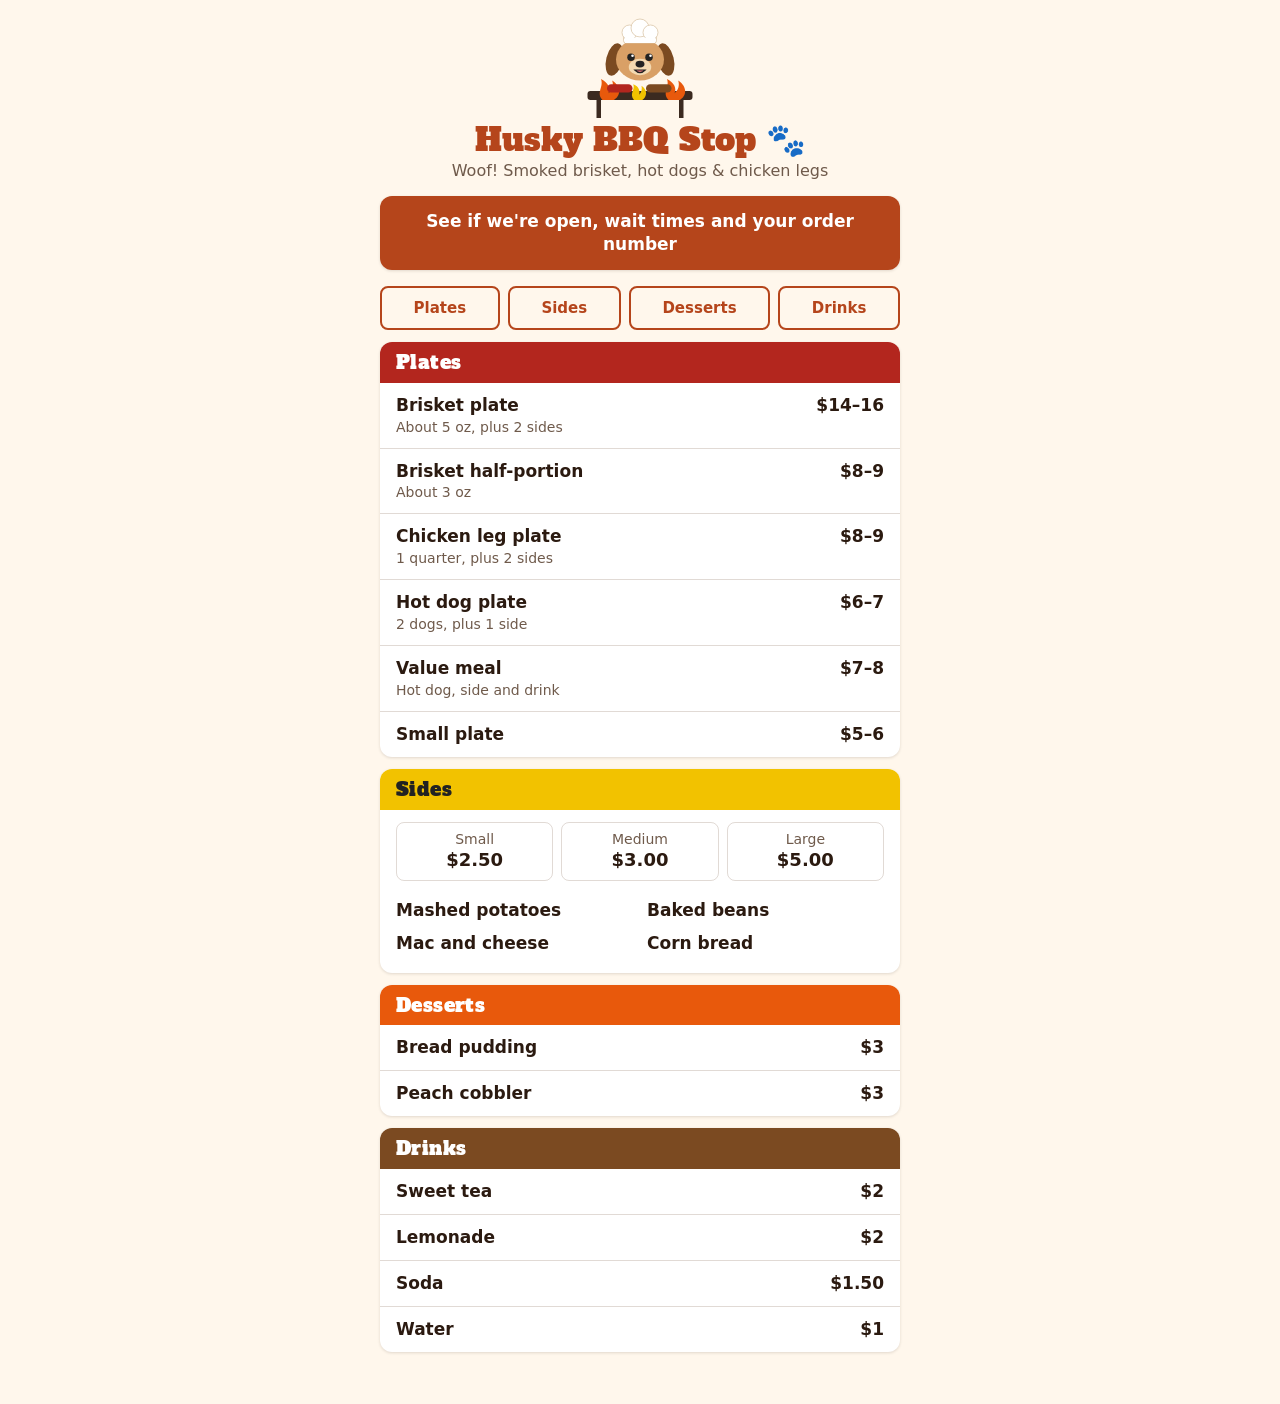
==== index.html @ 5e3b471e "Add initial HTML structure for Husky BBQ Stop This file contains the HTML structure for the Husky BB" ====
<!doctype html>
<html lang="en"><head><meta charset="utf-8">
<meta name="viewport" content="width=device-width, initial-scale=1, viewport-fit=cover">
<title>Husky BBQ Stop</title>
<meta name="description" content="Husky BBQ Stop menu and prices: smoked brisket, hot dogs and chicken legs.">
<link rel="stylesheet" href="https://fonts.googleapis.com/css2?family=Alfa+Slab+One&amp;display=swap">
<style>
/* Layout: one phone-width column that reads like a roadside menu board; status first, then the board, then order tracking. */
:root{--bg:#fff7ec;--fg:#2b1a10;--card:#fff;--ac:#b5451b;--mut:#6f5a4b;--ok:#1f8a3b;--line:rgba(90,52,23,.18);--display:"Alfa Slab One",Rockwell,"Roboto Slab",Georgia,serif;--body:system-ui,-apple-system,"Segoe UI",Roboto,sans-serif;box-sizing:border-box;padding-top:env(safe-area-inset-top,0px);padding-bottom:env(safe-area-inset-bottom,0px)}
@media(prefers-color-scheme:dark){:root:not([data-theme="light"]){--bg:#1e130c;--fg:#fbeedd;--card:#2e1f15;--ac:#ff8a4c;--mut:#c2a893;--ok:#4ade80;--line:rgba(251,238,221,.16);color-scheme:dark}}
:root[data-theme="dark"]{--bg:#1e130c;--fg:#fbeedd;--card:#2e1f15;--ac:#ff8a4c;--mut:#c2a893;--ok:#4ade80;--line:rgba(251,238,221,.16);color-scheme:dark}
html{scroll-padding-top:calc(env(safe-area-inset-top,0px) + 12px)}
@media(prefers-reduced-motion:no-preference){html{scroll-behavior:smooth}}
[hidden]{display:none!important}
body{margin:0 auto;background:var(--bg);color:var(--fg);font-family:var(--body);line-height:1.35;padding-block:16px 40px;padding-left:max(16px,env(safe-area-inset-left,0px));padding-right:max(16px,env(safe-area-inset-right,0px));max-width:520px}
.brand svg{width:150px;height:auto}
h1{margin:2px 0;font:400 32px/1.1 var(--display);color:var(--ac);text-wrap:balance}
h2{margin:0;font:400 19px/1.2 var(--display);letter-spacing:.02em}
.sub{color:var(--mut);margin:0 0 14px}
.tag{text-align:center;margin:0 0 14px}
.card{background:var(--card);border-radius:12px;padding:14px 16px;margin:12px 0;box-shadow:0 1px 3px rgba(43,26,16,.14)}
.big{font-size:34px;font-weight:800;line-height:1.1;font-variant-numeric:tabular-nums}
.mid{font-size:26px}
.lbl{font-size:12px;font-weight:600;text-transform:uppercase;letter-spacing:.07em;color:var(--mut);margin-bottom:3px}
.order{background:var(--ac);color:#fff;font-weight:700;text-align:center;font-size:17px}
:root[data-theme="dark"] .order{color:#1e130c}
@media(prefers-color-scheme:dark){:root:not([data-theme="light"]) .order{color:#1e130c}}
.duo{display:grid;grid-template-columns:1fr 1fr;gap:12px;margin:12px 0}.duo .card{margin:0;min-width:0}
.card.st-open{background:#f2c200;color:#222}.card.st-closed{background:#5a3417;color:#fff}
.st-open .big,.st-closed .big{font:400 25px/1.15 var(--display)}
.st-open .sub,.st-closed .sub{color:inherit;margin:6px 0 0}
#note:empty{display:none}
.info{white-space:pre-line}
.chips{display:flex;flex-wrap:wrap;gap:8px;margin:16px 0 4px}
.chip{flex:1 1 auto;text-align:center;padding:10px 12px;border:2px solid var(--ac);border-radius:8px;color:var(--ac);font-weight:700;font-size:15px;text-decoration:none}
.chip:focus-visible,button:focus-visible,input:focus-visible{outline:3px solid var(--fg);outline-offset:2px}
.cat{background:var(--card);border-radius:12px;overflow:hidden;margin:12px 0;box-shadow:0 1px 3px rgba(43,26,16,.14)}
.ch{background:var(--cc);color:var(--ct);padding:9px 16px}
.m{display:flex;justify-content:space-between;align-items:baseline;gap:14px;padding:11px 16px;border-top:1px solid var(--line)}
.ch+.m{border-top:0}
.m b{font-size:17px;font-weight:650}
.m small{display:block;color:var(--mut);font-size:14px;margin-top:1px}
.p{font-size:17px;font-weight:800;white-space:nowrap;font-variant-numeric:tabular-nums}
.sizes{display:grid;grid-template-columns:repeat(3,1fr);gap:8px;padding:12px 16px 4px;text-align:center}
.sizes div{border:1px solid var(--line);border-radius:8px;padding:7px 4px;font-size:14px;color:var(--mut)}
.sizes b{display:block;color:var(--fg);font-size:18px;font-variant-numeric:tabular-nums}
.sidelist{display:grid;grid-template-columns:1fr 1fr;gap:2px 14px;list-style:none;margin:0;padding:10px 16px 14px;font-size:17px;font-weight:650}
.sidelist li{padding:4px 0}
.c1{--cc:#b3261e;--ct:#fff}.c2{--cc:#f2c200;--ct:#222}.c3{--cc:#e8590c;--ct:#fff}.c4{--cc:#7b4a21;--ct:#fff}
@media(prefers-color-scheme:dark){:root:not([data-theme="light"]) .c1{--cc:#ff6b5e;--ct:#1a0a08}:root:not([data-theme="light"]) .c2{--cc:#ffd43b;--ct:#222}:root:not([data-theme="light"]) .c3{--cc:#ff9a4d;--ct:#1a0a08}:root:not([data-theme="light"]) .c4{--cc:#c8956a;--ct:#1a0a08}}
:root[data-theme="dark"] .c1{--cc:#ff6b5e;--ct:#1a0a08}:root[data-theme="dark"] .c2{--cc:#ffd43b;--ct:#222}:root[data-theme="dark"] .c3{--cc:#ff9a4d;--ct:#1a0a08}:root[data-theme="dark"] .c4{--cc:#c8956a;--ct:#1a0a08}
input{width:100%;box-sizing:border-box;font-size:18px;padding:10px;border-radius:8px;border:1px solid var(--mut);background:var(--bg);color:var(--fg);margin:4px 0 8px}
button{font-size:16px;padding:10px 16px;border:0;border-radius:8px;background:var(--ac);color:#fff;font-weight:700}
.grid{display:flex;flex-wrap:wrap}
button.i{background:var(--card);color:var(--fg);border:2px solid var(--cc,var(--ac));text-align:left;margin:3px;font-weight:600}
button.on{outline:3px solid var(--fg)}
button.x{background:transparent;color:var(--mut);padding:2px 8px}
.rw{display:flex;justify-content:space-between;gap:8px;padding:5px 0;border-bottom:1px solid var(--line)}
.bar{height:10px;background:#e8590c;border-radius:5px}
.tot{font-size:24px;font-weight:800}
.pi{width:90px!important;display:inline-block}
#qr{background:#fff;padding:28px;display:inline-block;line-height:0;border-radius:8px}
#qr img,#qr canvas{max-width:100%;height:auto}
.golive{display:block;text-decoration:none}
</style></head>
<body>
<div class="brand" style="text-align:center"><svg viewBox="0 0 200 140" width="200" role="img" aria-label="A puppy chef grilling sausages over flames" style="display:block;margin:0 auto">
<rect x="30" y="100" width="140" height="12" rx="4" fill="#3b2a20"></rect>
<rect x="42" y="112" width="6" height="24" fill="#3b2a20"></rect><rect x="152" y="112" width="6" height="24" fill="#3b2a20"></rect>
<path d="M50 112c-9-10 2-17-2-28 10 5 13 13 10 19 5-4 7-10 5-17 13 9 11 21 2 26z" fill="#e8590c"></path>
<path d="M92 112c-7-9 2-13-1-21 8 3 9 9 8 14 3-3 4-8 3-12 9 6 7 15 1 19z" fill="#f2c200"></path>
<path d="M138 112c-9-10 2-17-2-28 10 5 13 13 10 19 5-4 7-10 5-17 13 9 11 21 2 26z" fill="#e8590c"></path>
<rect x="56" y="91" width="34" height="11" rx="5.5" fill="#b3261e"></rect><rect x="108" y="91" width="34" height="11" rx="5.5" fill="#7b4a21"></rect>
<ellipse cx="66" cy="58" rx="11" ry="22" fill="#7b4a21" transform="rotate(14 66 58)"></ellipse><ellipse cx="134" cy="58" rx="11" ry="22" fill="#7b4a21" transform="rotate(-14 134 58)"></ellipse>
<ellipse cx="100" cy="58" rx="32" ry="28" fill="#d9a066"></ellipse>
<ellipse cx="100" cy="68" rx="15" ry="11" fill="#f3d9b1"></ellipse>
<circle cx="88" cy="55" r="5" fill="#222"></circle><circle cx="112" cy="55" r="5" fill="#222"></circle><circle cx="90" cy="53" r="1.7" fill="#fff"></circle><circle cx="114" cy="53" r="1.7" fill="#fff"></circle>
<ellipse cx="100" cy="64" rx="6" ry="4.5" fill="#222"></ellipse>
<path d="M93 72q7 7 14 0z" fill="#e8737a" stroke="#222" stroke-width="1.5"></path>
<rect x="78" y="26" width="44" height="10" rx="3" fill="#fff" stroke="#d8c3a5"></rect>
<circle cx="86" cy="22" r="10" fill="#fff" stroke="#d8c3a5"></circle><circle cx="100" cy="16" r="12" fill="#fff" stroke="#d8c3a5"></circle><circle cx="114" cy="22" r="10" fill="#fff" stroke="#d8c3a5"></circle>
<rect x="80" y="29" width="40" height="7" fill="#fff"></rect>
</svg><h1>Husky BBQ Stop 🐾</h1></div>
<p class="sub tag">Woof! Smoked brisket, hot dogs &amp; chicken legs</p>

<a class="card order golive" href="https://claude.ai/artifact/BXaqdQzdZmfjxdPt5b5Gmy">See if we're open, wait times and your order number</a>
<nav class="chips" aria-label="Jump to">
<a class="chip" href="#plates">Plates</a><a class="chip" href="#sides">Sides</a><a class="chip" href="#desserts">Desserts</a><a class="chip" href="#drinks">Drinks</a></nav>

<section id="plates" class="cat c1"><div class="ch"><h2>Plates</h2></div>
<div class="m"><div><b>Brisket plate</b><small>About 5 oz, plus 2 sides</small></div><span class="p">$14–16</span></div>
<div class="m"><div><b>Brisket half-portion</b><small>About 3 oz</small></div><span class="p">$8–9</span></div>
<div class="m"><div><b>Chicken leg plate</b><small>1 quarter, plus 2 sides</small></div><span class="p">$8–9</span></div>
<div class="m"><div><b>Hot dog plate</b><small>2 dogs, plus 1 side</small></div><span class="p">$6–7</span></div>
<div class="m"><div><b>Value meal</b><small>Hot dog, side and drink</small></div><span class="p">$7–8</span></div>
<div class="m"><div><b>Small plate</b></div><span class="p">$5–6</span></div>
</section>

<section id="sides" class="cat c2"><div class="ch"><h2>Sides</h2></div>
<div class="sizes"><div>Small<b>$2.50</b></div><div>Medium<b>$3.00</b></div><div>Large<b>$5.00</b></div></div>
<ul class="sidelist"><li>Mashed potatoes</li><li>Baked beans</li><li>Mac and cheese</li><li>Corn bread</li></ul>
</section>

<section id="desserts" class="cat c3"><div class="ch"><h2>Desserts</h2></div>
<div class="m"><div><b>Bread pudding</b></div><span class="p">$3</span></div>
<div class="m"><div><b>Peach cobbler</b></div><span class="p">$3</span></div>
</section>

<section id="drinks" class="cat c4"><div class="ch"><h2>Drinks</h2></div>
<div class="m"><div><b>Sweet tea</b></div><span class="p">$2</span></div>
<div class="m"><div><b>Lemonade</b></div><span class="p">$2</span></div>
<div class="m"><div><b>Soda</b></div><span class="p">$1.50</span></div>
<div class="m"><div><b>Water</b></div><span class="p">$1</span></div>
</section>

</body></html>
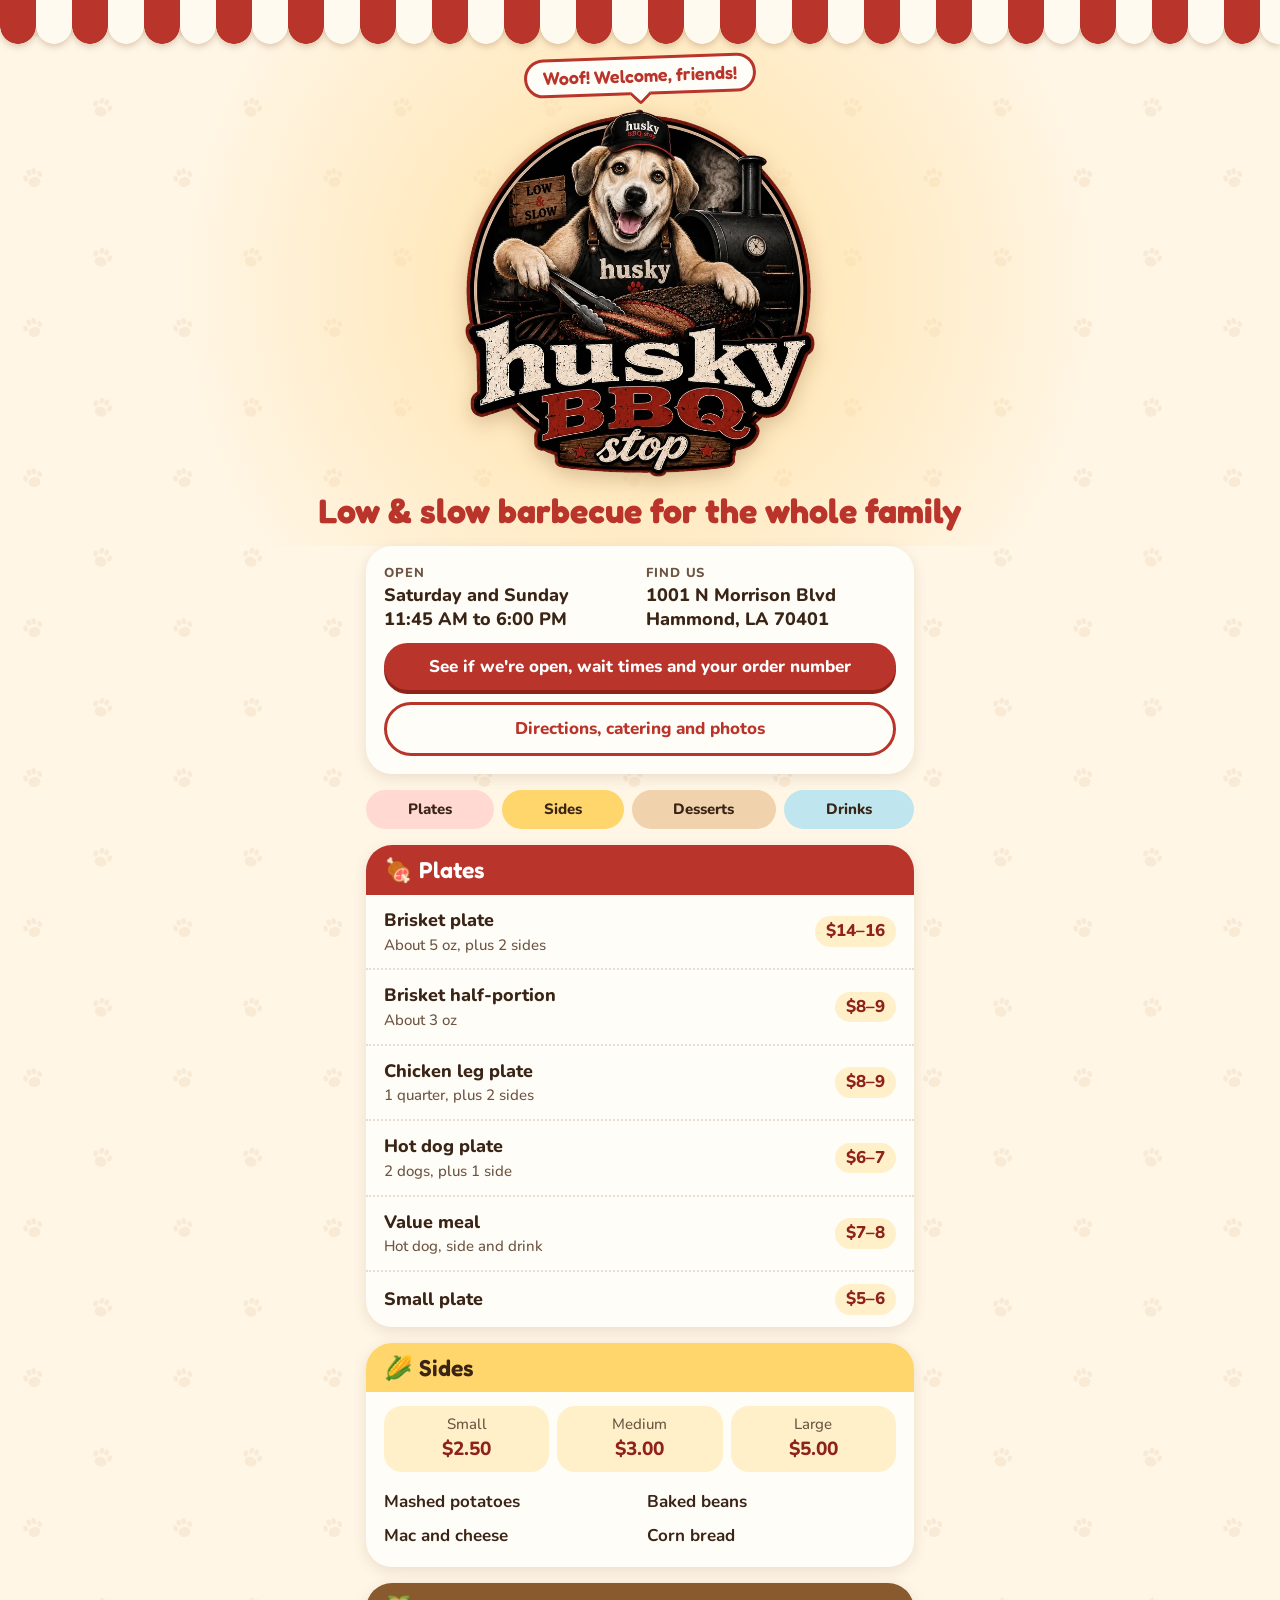
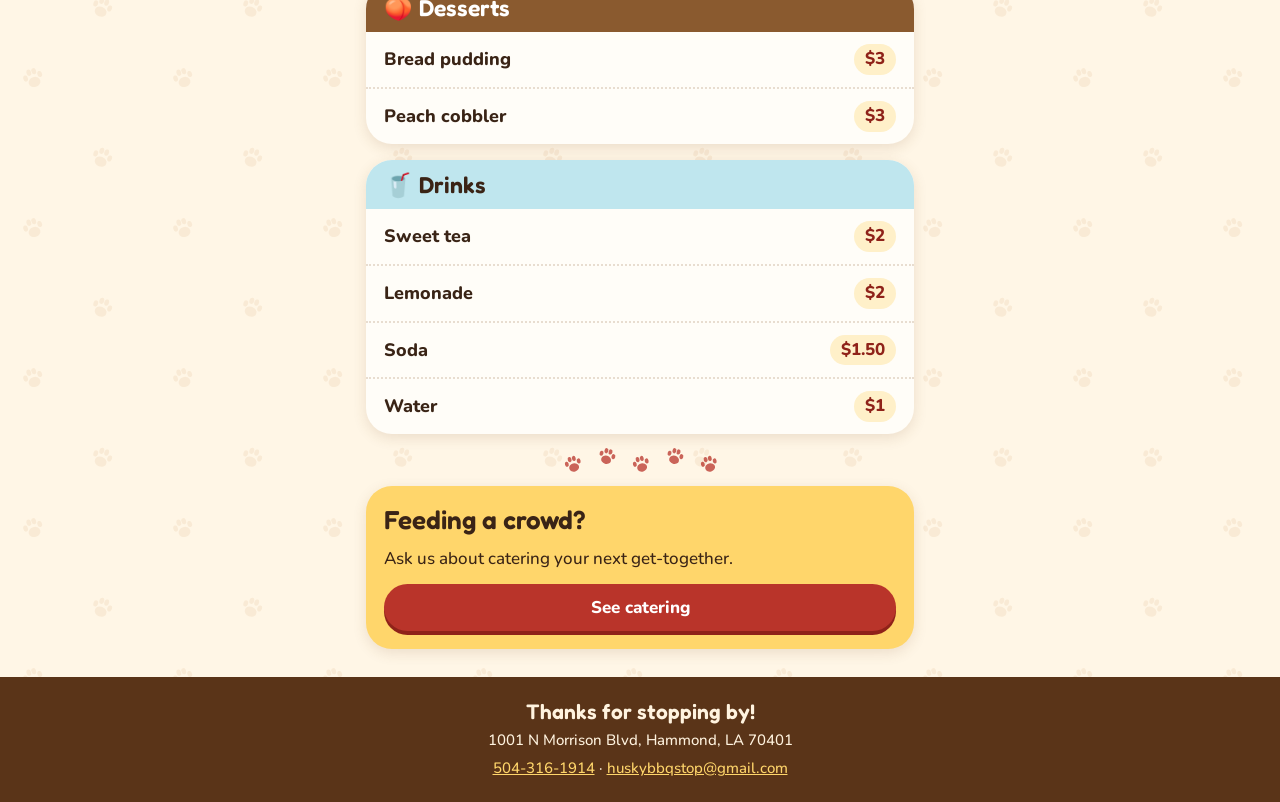
==== commit 7c1bc0ec: "New cuter look with the real logo, plus Find Us page" ====
--- a/index.html
+++ b/index.html
@@ -2,92 +2,42 @@
 <html lang="en"><head><meta charset="utf-8">
 <meta name="viewport" content="width=device-width, initial-scale=1, viewport-fit=cover">
 <title>Husky BBQ Stop</title>
-<meta name="description" content="Husky BBQ Stop menu and prices: smoked brisket, hot dogs and chicken legs.">
-<link rel="stylesheet" href="https://fonts.googleapis.com/css2?family=Alfa+Slab+One&amp;display=swap">
-<style>
-/* Layout: one phone-width column that reads like a roadside menu board; status first, then the board, then order tracking. */
-:root{--bg:#fff7ec;--fg:#2b1a10;--card:#fff;--ac:#b5451b;--mut:#6f5a4b;--ok:#1f8a3b;--line:rgba(90,52,23,.18);--display:"Alfa Slab One",Rockwell,"Roboto Slab",Georgia,serif;--body:system-ui,-apple-system,"Segoe UI",Roboto,sans-serif;box-sizing:border-box;padding-top:env(safe-area-inset-top,0px);padding-bottom:env(safe-area-inset-bottom,0px)}
-@media(prefers-color-scheme:dark){:root:not([data-theme="light"]){--bg:#1e130c;--fg:#fbeedd;--card:#2e1f15;--ac:#ff8a4c;--mut:#c2a893;--ok:#4ade80;--line:rgba(251,238,221,.16);color-scheme:dark}}
-:root[data-theme="dark"]{--bg:#1e130c;--fg:#fbeedd;--card:#2e1f15;--ac:#ff8a4c;--mut:#c2a893;--ok:#4ade80;--line:rgba(251,238,221,.16);color-scheme:dark}
-html{scroll-padding-top:calc(env(safe-area-inset-top,0px) + 12px)}
-@media(prefers-reduced-motion:no-preference){html{scroll-behavior:smooth}}
-[hidden]{display:none!important}
-body{margin:0 auto;background:var(--bg);color:var(--fg);font-family:var(--body);line-height:1.35;padding-block:16px 40px;padding-left:max(16px,env(safe-area-inset-left,0px));padding-right:max(16px,env(safe-area-inset-right,0px));max-width:520px}
-.brand svg{width:150px;height:auto}
-h1{margin:2px 0;font:400 32px/1.1 var(--display);color:var(--ac);text-wrap:balance}
-h2{margin:0;font:400 19px/1.2 var(--display);letter-spacing:.02em}
-.sub{color:var(--mut);margin:0 0 14px}
-.tag{text-align:center;margin:0 0 14px}
-.card{background:var(--card);border-radius:12px;padding:14px 16px;margin:12px 0;box-shadow:0 1px 3px rgba(43,26,16,.14)}
-.big{font-size:34px;font-weight:800;line-height:1.1;font-variant-numeric:tabular-nums}
-.mid{font-size:26px}
-.lbl{font-size:12px;font-weight:600;text-transform:uppercase;letter-spacing:.07em;color:var(--mut);margin-bottom:3px}
-.order{background:var(--ac);color:#fff;font-weight:700;text-align:center;font-size:17px}
-:root[data-theme="dark"] .order{color:#1e130c}
-@media(prefers-color-scheme:dark){:root:not([data-theme="light"]) .order{color:#1e130c}}
-.duo{display:grid;grid-template-columns:1fr 1fr;gap:12px;margin:12px 0}.duo .card{margin:0;min-width:0}
-.card.st-open{background:#f2c200;color:#222}.card.st-closed{background:#5a3417;color:#fff}
-.st-open .big,.st-closed .big{font:400 25px/1.15 var(--display)}
-.st-open .sub,.st-closed .sub{color:inherit;margin:6px 0 0}
-#note:empty{display:none}
-.info{white-space:pre-line}
-.chips{display:flex;flex-wrap:wrap;gap:8px;margin:16px 0 4px}
-.chip{flex:1 1 auto;text-align:center;padding:10px 12px;border:2px solid var(--ac);border-radius:8px;color:var(--ac);font-weight:700;font-size:15px;text-decoration:none}
-.chip:focus-visible,button:focus-visible,input:focus-visible{outline:3px solid var(--fg);outline-offset:2px}
-.cat{background:var(--card);border-radius:12px;overflow:hidden;margin:12px 0;box-shadow:0 1px 3px rgba(43,26,16,.14)}
-.ch{background:var(--cc);color:var(--ct);padding:9px 16px}
-.m{display:flex;justify-content:space-between;align-items:baseline;gap:14px;padding:11px 16px;border-top:1px solid var(--line)}
-.ch+.m{border-top:0}
-.m b{font-size:17px;font-weight:650}
-.m small{display:block;color:var(--mut);font-size:14px;margin-top:1px}
-.p{font-size:17px;font-weight:800;white-space:nowrap;font-variant-numeric:tabular-nums}
-.sizes{display:grid;grid-template-columns:repeat(3,1fr);gap:8px;padding:12px 16px 4px;text-align:center}
-.sizes div{border:1px solid var(--line);border-radius:8px;padding:7px 4px;font-size:14px;color:var(--mut)}
-.sizes b{display:block;color:var(--fg);font-size:18px;font-variant-numeric:tabular-nums}
-.sidelist{display:grid;grid-template-columns:1fr 1fr;gap:2px 14px;list-style:none;margin:0;padding:10px 16px 14px;font-size:17px;font-weight:650}
-.sidelist li{padding:4px 0}
-.c1{--cc:#b3261e;--ct:#fff}.c2{--cc:#f2c200;--ct:#222}.c3{--cc:#e8590c;--ct:#fff}.c4{--cc:#7b4a21;--ct:#fff}
-@media(prefers-color-scheme:dark){:root:not([data-theme="light"]) .c1{--cc:#ff6b5e;--ct:#1a0a08}:root:not([data-theme="light"]) .c2{--cc:#ffd43b;--ct:#222}:root:not([data-theme="light"]) .c3{--cc:#ff9a4d;--ct:#1a0a08}:root:not([data-theme="light"]) .c4{--cc:#c8956a;--ct:#1a0a08}}
-:root[data-theme="dark"] .c1{--cc:#ff6b5e;--ct:#1a0a08}:root[data-theme="dark"] .c2{--cc:#ffd43b;--ct:#222}:root[data-theme="dark"] .c3{--cc:#ff9a4d;--ct:#1a0a08}:root[data-theme="dark"] .c4{--cc:#c8956a;--ct:#1a0a08}
-input{width:100%;box-sizing:border-box;font-size:18px;padding:10px;border-radius:8px;border:1px solid var(--mut);background:var(--bg);color:var(--fg);margin:4px 0 8px}
-button{font-size:16px;padding:10px 16px;border:0;border-radius:8px;background:var(--ac);color:#fff;font-weight:700}
-.grid{display:flex;flex-wrap:wrap}
-button.i{background:var(--card);color:var(--fg);border:2px solid var(--cc,var(--ac));text-align:left;margin:3px;font-weight:600}
-button.on{outline:3px solid var(--fg)}
-button.x{background:transparent;color:var(--mut);padding:2px 8px}
-.rw{display:flex;justify-content:space-between;gap:8px;padding:5px 0;border-bottom:1px solid var(--line)}
-.bar{height:10px;background:#e8590c;border-radius:5px}
-.tot{font-size:24px;font-weight:800}
-.pi{width:90px!important;display:inline-block}
-#qr{background:#fff;padding:28px;display:inline-block;line-height:0;border-radius:8px}
-#qr img,#qr canvas{max-width:100%;height:auto}
-.golive{display:block;text-decoration:none}
-</style></head>
+<meta name="claude:viewport-fit-sides" content="cover">
+<meta name="description" content="Husky BBQ Stop menu and prices: low and slow smoked brisket, hot dogs and chicken legs in Hammond, Louisiana.">
+<meta name="theme-color" content="#fbf3e4">
+<meta property="og:title" content="Husky BBQ Stop">
+<meta property="og:description" content="Low and slow barbecue in Hammond, Louisiana. Open Saturday and Sunday.">
+<meta property="og:image" content="https://huskybbqshop.com/share.jpg">
+<link rel="icon" href="icon.png">
+<link rel="apple-touch-icon" href="icon.png">
+<link rel="stylesheet" href="https://fonts.googleapis.com/css2?family=Fredoka:wght@600;700&amp;family=Nunito:wght@500;700;800&amp;display=swap">
+<link rel="stylesheet" href="style.css">
+</head>
 <body>
-<div class="brand" style="text-align:center"><svg viewBox="0 0 200 140" width="200" role="img" aria-label="A puppy chef grilling sausages over flames" style="display:block;margin:0 auto">
-<rect x="30" y="100" width="140" height="12" rx="4" fill="#3b2a20"></rect>
-<rect x="42" y="112" width="6" height="24" fill="#3b2a20"></rect><rect x="152" y="112" width="6" height="24" fill="#3b2a20"></rect>
-<path d="M50 112c-9-10 2-17-2-28 10 5 13 13 10 19 5-4 7-10 5-17 13 9 11 21 2 26z" fill="#e8590c"></path>
-<path d="M92 112c-7-9 2-13-1-21 8 3 9 9 8 14 3-3 4-8 3-12 9 6 7 15 1 19z" fill="#f2c200"></path>
-<path d="M138 112c-9-10 2-17-2-28 10 5 13 13 10 19 5-4 7-10 5-17 13 9 11 21 2 26z" fill="#e8590c"></path>
-<rect x="56" y="91" width="34" height="11" rx="5.5" fill="#b3261e"></rect><rect x="108" y="91" width="34" height="11" rx="5.5" fill="#7b4a21"></rect>
-<ellipse cx="66" cy="58" rx="11" ry="22" fill="#7b4a21" transform="rotate(14 66 58)"></ellipse><ellipse cx="134" cy="58" rx="11" ry="22" fill="#7b4a21" transform="rotate(-14 134 58)"></ellipse>
-<ellipse cx="100" cy="58" rx="32" ry="28" fill="#d9a066"></ellipse>
-<ellipse cx="100" cy="68" rx="15" ry="11" fill="#f3d9b1"></ellipse>
-<circle cx="88" cy="55" r="5" fill="#222"></circle><circle cx="112" cy="55" r="5" fill="#222"></circle><circle cx="90" cy="53" r="1.7" fill="#fff"></circle><circle cx="114" cy="53" r="1.7" fill="#fff"></circle>
-<ellipse cx="100" cy="64" rx="6" ry="4.5" fill="#222"></ellipse>
-<path d="M93 72q7 7 14 0z" fill="#e8737a" stroke="#222" stroke-width="1.5"></path>
-<rect x="78" y="26" width="44" height="10" rx="3" fill="#fff" stroke="#d8c3a5"></rect>
-<circle cx="86" cy="22" r="10" fill="#fff" stroke="#d8c3a5"></circle><circle cx="100" cy="16" r="12" fill="#fff" stroke="#d8c3a5"></circle><circle cx="114" cy="22" r="10" fill="#fff" stroke="#d8c3a5"></circle>
-<rect x="80" y="29" width="40" height="7" fill="#fff"></rect>
-</svg><h1>Husky BBQ Stop 🐾</h1></div>
-<p class="sub tag">Woof! Smoked brisket, hot dogs &amp; chicken legs</p>
+<div class="awning" aria-hidden="true"></div>
+<header class="hero">
+<p class="bubble">Woof! Welcome, friends!</p>
+<img class="logo" src="logo.webp" width="680" height="715" alt="Husky BBQ Stop logo: a smiling dog in a cap and apron slicing brisket beside a smoker">
+<h1>Low &amp; slow barbecue for the whole family</h1>
+</header>
 
-<a class="card order golive" href="https://claude.ai/artifact/BXaqdQzdZmfjxdPt5b5Gmy">See if we're open, wait times and your order number</a>
+<main>
+<section class="card" aria-label="Hours and location">
+<div class="facts">
+<div><h3>Open</h3><p class="val">Saturday and Sunday<br>11:45 AM to 6:00 PM</p></div>
+<div><h3>Find us</h3><p class="val">1001 N Morrison Blvd<br>Hammond, LA 70401</p></div>
+</div>
+<div class="stack">
+<a class="btn main" href="https://claude.ai/artifact/BXaqdQzdZmfjxdPt5b5Gmy">See if we're open, wait times and your order number</a>
+<a class="btn plain" href="find-us.html">Directions, catering and photos</a>
+</div>
+</section>
+
 <nav class="chips" aria-label="Jump to">
-<a class="chip" href="#plates">Plates</a><a class="chip" href="#sides">Sides</a><a class="chip" href="#desserts">Desserts</a><a class="chip" href="#drinks">Drinks</a></nav>
+<a class="chip" href="#plates">Plates</a><a class="chip" href="#sides">Sides</a><a class="chip" href="#desserts">Desserts</a><a class="chip" href="#drinks">Drinks</a>
+</nav>
 
-<section id="plates" class="cat c1"><div class="ch"><h2>Plates</h2></div>
+<section id="plates" class="cat c-red"><div class="ch"><h2><span aria-hidden="true">🍖</span> Plates</h2></div>
 <div class="m"><div><b>Brisket plate</b><small>About 5 oz, plus 2 sides</small></div><span class="p">$14–16</span></div>
 <div class="m"><div><b>Brisket half-portion</b><small>About 3 oz</small></div><span class="p">$8–9</span></div>
 <div class="m"><div><b>Chicken leg plate</b><small>1 quarter, plus 2 sides</small></div><span class="p">$8–9</span></div>
@@ -96,21 +46,35 @@
 <div class="m"><div><b>Small plate</b></div><span class="p">$5–6</span></div>
 </section>
 
-<section id="sides" class="cat c2"><div class="ch"><h2>Sides</h2></div>
+<section id="sides" class="cat c-butter"><div class="ch"><h2><span aria-hidden="true">🌽</span> Sides</h2></div>
 <div class="sizes"><div>Small<b>$2.50</b></div><div>Medium<b>$3.00</b></div><div>Large<b>$5.00</b></div></div>
 <ul class="sidelist"><li>Mashed potatoes</li><li>Baked beans</li><li>Mac and cheese</li><li>Corn bread</li></ul>
 </section>
 
-<section id="desserts" class="cat c3"><div class="ch"><h2>Desserts</h2></div>
+<section id="desserts" class="cat c-caramel"><div class="ch"><h2><span aria-hidden="true">🍑</span> Desserts</h2></div>
 <div class="m"><div><b>Bread pudding</b></div><span class="p">$3</span></div>
 <div class="m"><div><b>Peach cobbler</b></div><span class="p">$3</span></div>
 </section>
 
-<section id="drinks" class="cat c4"><div class="ch"><h2>Drinks</h2></div>
+<section id="drinks" class="cat c-sky"><div class="ch"><h2><span aria-hidden="true">🥤</span> Drinks</h2></div>
 <div class="m"><div><b>Sweet tea</b></div><span class="p">$2</span></div>
 <div class="m"><div><b>Lemonade</b></div><span class="p">$2</span></div>
 <div class="m"><div><b>Soda</b></div><span class="p">$1.50</span></div>
 <div class="m"><div><b>Water</b></div><span class="p">$1</span></div>
 </section>
 
+<div class="trail" aria-hidden="true"><i></i><i></i><i></i><i></i><i></i></div>
+
+<section class="card invite">
+<h2>Feeding a crowd?</h2>
+<p>Ask us about catering your next get-together.</p>
+<a class="btn" href="find-us.html#catering">See catering</a>
+</section>
+</main>
+
+<footer class="foot"><div class="foot-in">
+<strong>Thanks for stopping by!</strong>
+<p>1001 N Morrison Blvd, Hammond, LA 70401</p>
+<p><a href="tel:+15043161914">504-316-1914</a> · <a href="mailto:huskybbqstop@gmail.com">huskybbqstop@gmail.com</a></p>
+</div></footer>
 </body></html>
--- a/style.css
+++ b/style.css
@@ -0,0 +1,94 @@
+/* A cheerful food-stand look: striped awning, faint paw prints, round letters and soft colors picked from the logo. One light look on every phone, so the logo always sits on cream. */
+:root{--bg:#fff6e6;--glow:#ffe0a3;--fg:#3a2416;--card:#fffdf8;--red:#b9342a;--red-dark:#8f2219;--on-red:#fff;--stripe:#fffaf0;--caramel:#8a5a2f;--on-caramel:#fff;--butter:#ffd66b;--butter-soft:#fff0c9;--on-butter:#3a2416;--sky:#bfe6ee;--on-sky:#3a2416;--pink:#ffd9d2;--foot:#5a3418;--on-foot:#fff3df;--mut:#6d5442;--line:rgba(138,90,47,.2);--shadow:0 4px 14px rgba(120,76,36,.14);--display:"Fredoka","Baloo 2","Trebuchet MS",system-ui,sans-serif;--body:"Nunito",system-ui,-apple-system,"Segoe UI",Roboto,sans-serif;--paw:url("data:image/svg+xml,%3Csvg xmlns='http://www.w3.org/2000/svg' viewBox='0 0 24 24'%3E%3Cellipse cx='12' cy='16.5' rx='6' ry='5'/%3E%3Cellipse cx='4.6' cy='10.5' rx='2.3' ry='3.1'/%3E%3Cellipse cx='9.4' cy='6' rx='2.3' ry='3.2'/%3E%3Cellipse cx='14.6' cy='6' rx='2.3' ry='3.2'/%3E%3Cellipse cx='19.4' cy='10.5' rx='2.3' ry='3.1'/%3E%3C/svg%3E");color-scheme:light;box-sizing:border-box;padding-top:env(safe-area-inset-top,0px);padding-bottom:env(safe-area-inset-bottom,0px)}
+*,*::before,*::after{box-sizing:inherit}
+html{scroll-padding-top:12px}
+@media(prefers-reduced-motion:no-preference){html{scroll-behavior:smooth}}
+body{margin:0;background-color:var(--bg);background-image:url("data:image/svg+xml,%3Csvg xmlns='http://www.w3.org/2000/svg' width='150' height='150' viewBox='0 0 150 150' fill='%23c98a4b' fill-opacity='.11'%3E%3Cg transform='translate(18 20) rotate(-18)'%3E%3Cellipse cx='12' cy='16.5' rx='6' ry='5'/%3E%3Cellipse cx='4.6' cy='10.5' rx='2.3' ry='3.1'/%3E%3Cellipse cx='9.4' cy='6' rx='2.3' ry='3.2'/%3E%3Cellipse cx='14.6' cy='6' rx='2.3' ry='3.2'/%3E%3Cellipse cx='19.4' cy='10.5' rx='2.3' ry='3.1'/%3E%3C/g%3E%3Cg transform='translate(95 92) rotate(20)'%3E%3Cellipse cx='12' cy='16.5' rx='6' ry='5'/%3E%3Cellipse cx='4.6' cy='10.5' rx='2.3' ry='3.1'/%3E%3Cellipse cx='9.4' cy='6' rx='2.3' ry='3.2'/%3E%3Cellipse cx='14.6' cy='6' rx='2.3' ry='3.2'/%3E%3Cellipse cx='19.4' cy='10.5' rx='2.3' ry='3.1'/%3E%3C/g%3E%3C/svg%3E");color:var(--fg);font:500 17px/1.45 var(--body)}
+main,.foot-in{max-width:580px;margin:0 auto;padding-left:max(16px,env(safe-area-inset-left,0px));padding-right:max(16px,env(safe-area-inset-right,0px))}
+main{display:grid;gap:16px;padding-block:0 28px}
+main>*{min-width:0}
+p,ul,figure{margin:0}
+a:focus-visible{outline:3px solid var(--fg);outline-offset:2px}
+img{max-width:100%}
+
+/* Striped awning across the top, like the front of a food stand */
+.awning{position:relative;z-index:1;height:26px;background:repeating-linear-gradient(90deg,var(--red) 0 36px,var(--stripe) 36px 72px);filter:drop-shadow(0 3px 3px rgba(120,76,36,.25))}
+.awning::after{content:"";position:absolute;left:0;right:0;top:100%;height:18px;background:radial-gradient(circle at 18px 0,var(--red) 17.5px,transparent 18px) 0 0/72px 18px repeat-x,radial-gradient(circle at 54px 0,var(--stripe) 17.5px,transparent 18px) 0 0/72px 18px repeat-x}
+
+/* Top of the page: the dog says hello from a warm glow */
+.hero{background:radial-gradient(circle at 50% 50%,var(--glow) 0,transparent 68%);text-align:center;padding:30px 16px 16px}
+.bubble{display:inline-block;position:relative;background:var(--card);color:var(--red);border:3px solid var(--red);border-radius:22px;padding:5px 16px;margin:0 0 14px;font:600 18px/1.25 var(--display);transform:rotate(-2deg)}
+.bubble::after{content:"";position:absolute;left:50%;bottom:-10px;width:16px;height:16px;margin-left:-8px;background:var(--card);border-right:3px solid var(--red);border-bottom:3px solid var(--red);transform:rotate(45deg);border-bottom-right-radius:4px}
+.logo{display:block;width:min(80vw,350px);height:auto;margin:0 auto;filter:drop-shadow(0 6px 10px rgba(120,76,36,.28))}
+.hero.small .logo{width:min(44vw,165px)}
+@media(prefers-reduced-motion:no-preference){.logo{animation:bob 4s ease-in-out infinite;transform-origin:50% 90%}}
+@keyframes bob{0%,100%{transform:rotate(-1.2deg)}50%{transform:rotate(1.2deg) translateY(-4px)}}
+h1{margin:14px auto 0;max-width:20em;font:700 clamp(27px,7.5vw,34px)/1.15 var(--display);color:var(--red);text-wrap:balance}
+h2{margin:0;font:600 23px/1.2 var(--display);text-wrap:balance}
+h3{margin:0 0 2px;font-size:13px;font-weight:800;text-transform:uppercase;letter-spacing:.07em;color:var(--mut)}
+
+/* Buttons */
+.btn{display:block;text-align:center;padding:13px 16px;border-radius:999px;font-weight:800;text-decoration:none;line-height:1.25}
+.btn:active,.chip:active{transform:translateY(2px)}
+.btn.main{background:var(--red);color:var(--on-red);box-shadow:0 4px 0 var(--red-dark)}
+.btn.plain{background:var(--card);color:var(--red);border:3px solid var(--red)}
+.stack{display:grid;gap:12px}
+
+/* Hours and place, side by side when they fit */
+.facts{display:grid;grid-template-columns:repeat(auto-fit,minmax(200px,1fr));gap:12px}
+.val{font-size:18px;font-weight:800;line-height:1.3}
+
+/* Cards */
+.card{background:var(--card);border-radius:26px;padding:18px;box-shadow:var(--shadow);display:grid;gap:12px}
+.chips{display:flex;flex-wrap:wrap;gap:8px}
+.chip{flex:1 1 auto;text-align:center;padding:9px 10px;border-radius:999px;color:var(--fg);font-weight:800;font-size:15px;text-decoration:none;white-space:nowrap}
+.chip:nth-child(1){background:var(--pink)}
+.chip:nth-child(2){background:var(--butter)}
+.chip:nth-child(3){background:#f0d2ad}
+.chip:nth-child(4){background:var(--sky)}
+
+/* Menu sections: a soft colored header with a little food picture */
+.cat{background:var(--card);border-radius:26px;overflow:hidden;box-shadow:var(--shadow)}
+.ch{background:var(--cc);color:var(--ct);padding:11px 18px}
+.head{display:flex;align-items:center;gap:9px;color:var(--red)}
+.head::before{content:"";flex:none;width:24px;height:24px;background:currentColor;-webkit-mask:var(--paw) center/contain no-repeat;mask:var(--paw) center/contain no-repeat}
+.c-red{--cc:var(--red);--ct:var(--on-red)}
+.c-butter{--cc:var(--butter);--ct:var(--on-butter)}
+.c-caramel{--cc:var(--caramel);--ct:var(--on-caramel)}
+.c-sky{--cc:var(--sky);--ct:var(--on-sky)}
+.m{display:flex;justify-content:space-between;align-items:center;gap:14px;padding:12px 18px;border-top:2px dotted var(--line)}
+.ch+.m{border-top:0}
+.m b{font-size:18px;font-weight:800}
+.m small{display:block;color:var(--mut);font-size:15px;margin-top:1px}
+.p{flex:none;background:var(--butter-soft);color:var(--red-dark);border-radius:999px;padding:3px 11px;font-size:17px;font-weight:800;white-space:nowrap;font-variant-numeric:tabular-nums}
+.sizes{display:grid;grid-template-columns:repeat(3,1fr);gap:8px;padding:14px 18px 4px;text-align:center}
+.sizes div{background:var(--butter-soft);border-radius:18px;padding:8px 4px;font-size:15px;color:var(--mut)}
+.sizes b{display:block;color:var(--red-dark);font-size:19px;font-weight:800;font-variant-numeric:tabular-nums}
+.sidelist{display:grid;grid-template-columns:1fr 1fr;gap:2px 14px;list-style:none;padding:10px 18px 14px;font-size:17px;font-weight:700}
+.sidelist li{padding:4px 0}
+
+/* A little trail of paw prints between parts of the page */
+.trail{display:flex;justify-content:center;gap:14px;color:var(--red)}
+.trail i{width:20px;height:20px;background:currentColor;opacity:.75;-webkit-mask:var(--paw) center/contain no-repeat;mask:var(--paw) center/contain no-repeat}
+.trail i:nth-child(odd){transform:rotate(-16deg) translateY(4px)}
+.trail i:nth-child(even){transform:rotate(16deg) translateY(-4px)}
+
+/* Catering invitation */
+.invite{background:var(--butter);color:var(--on-butter)}
+.invite .btn{background:var(--red);color:var(--on-red);box-shadow:0 4px 0 var(--red-dark)}
+.invite h2{font-size:26px}
+
+/* Catering details and photo */
+.serve{list-style:none;padding:0;display:grid;gap:10px}
+.serve li{border-top:2px dotted var(--line);padding-top:10px}
+.serve li:first-child{border-top:0;padding-top:0}
+.contact{overflow-wrap:anywhere}
+.contact a{color:var(--red)}
+.pic{display:block;width:100%;height:auto;aspect-ratio:4/3;object-fit:cover;border-radius:18px}
+figcaption{font-size:15px;font-weight:800;margin-top:6px}
+
+/* Bottom of the page */
+.foot{background:var(--foot);color:var(--on-foot);padding-block:22px;text-align:center;font-size:15px}
+.foot-in{display:grid;gap:6px}
+.foot strong{font:600 21px/1.2 var(--display)}
+.foot a{color:var(--butter);overflow-wrap:anywhere}
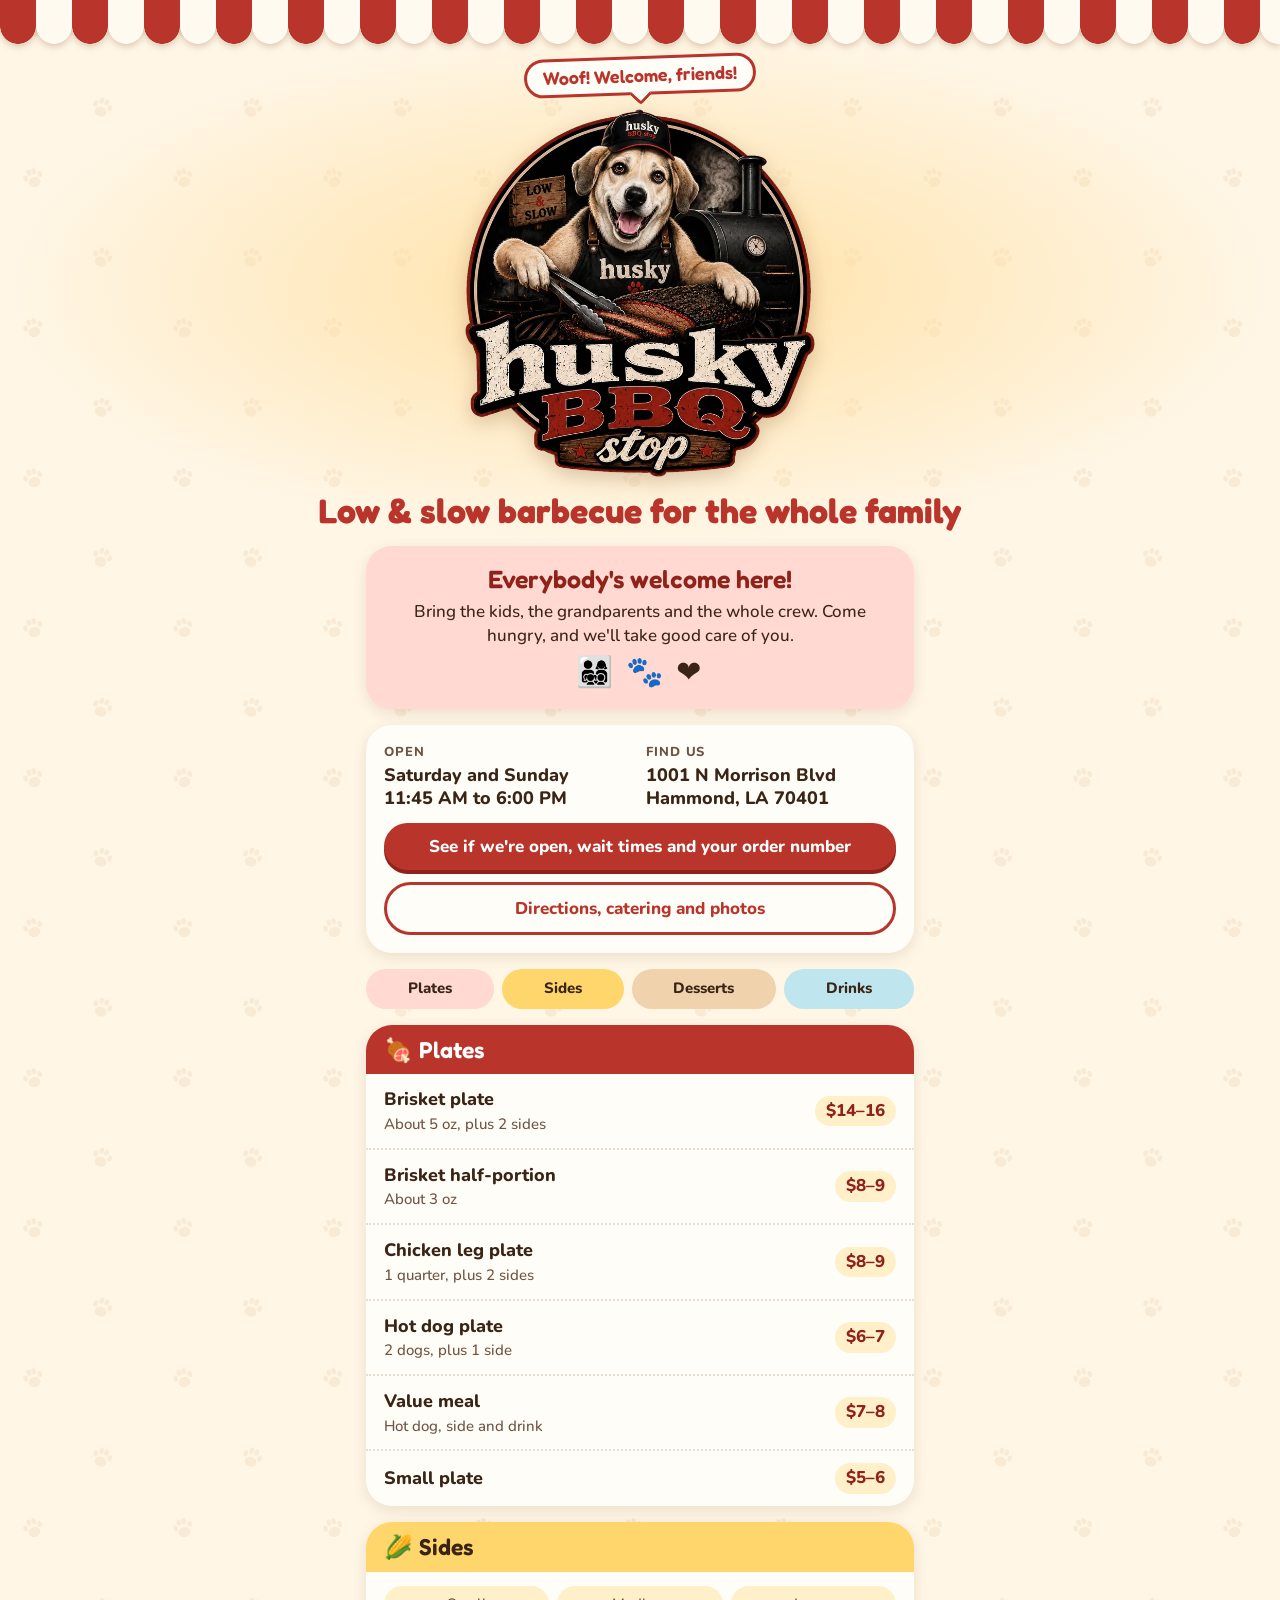
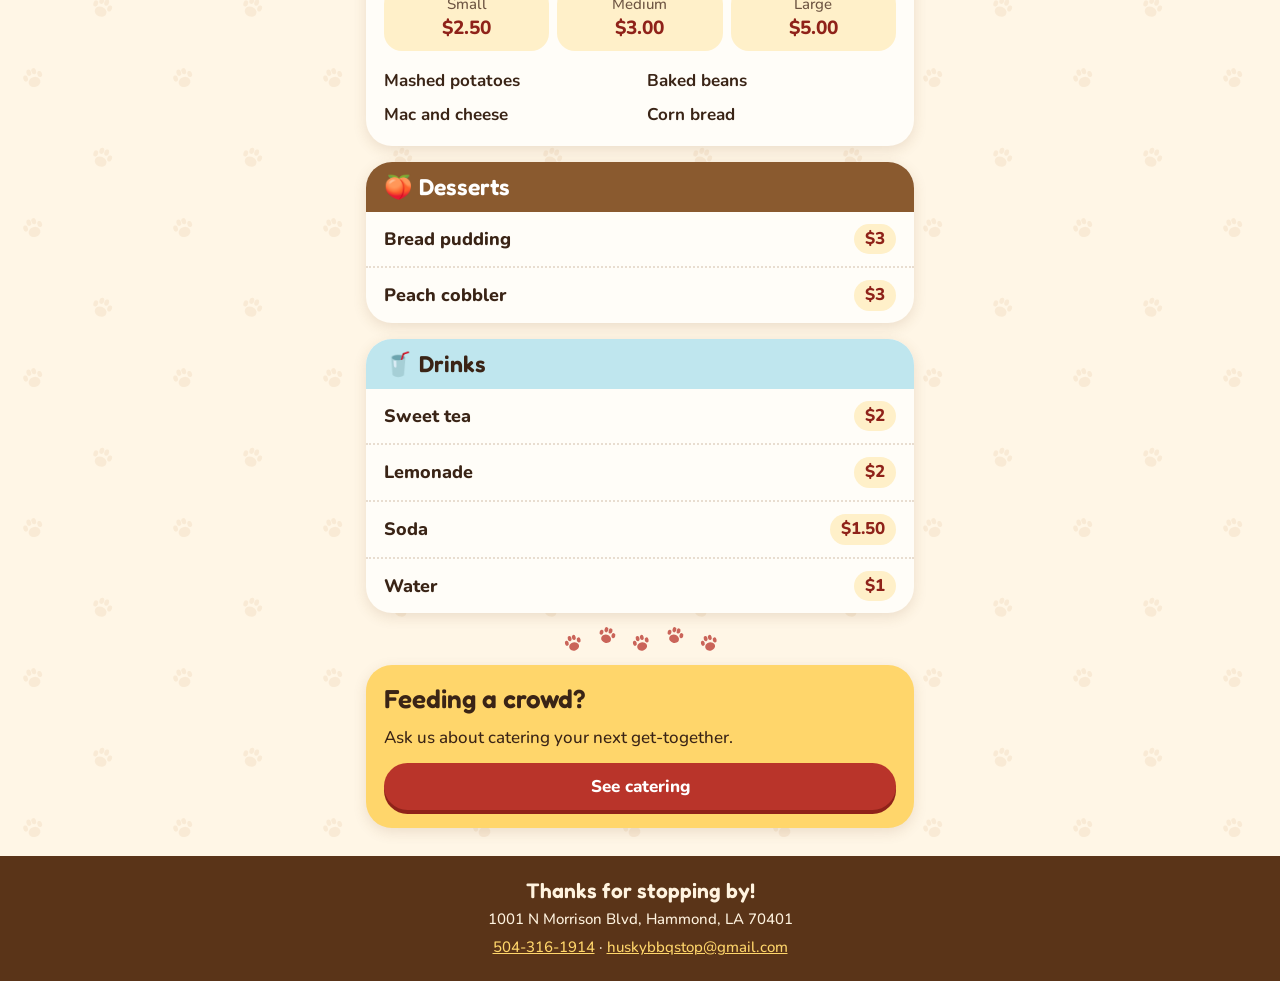
==== commit 8bce56fa: "Add a family welcome to the menu page" ====
--- a/index.html
+++ b/index.html
@@ -22,6 +22,12 @@
 </header>
 
 <main>
+<section class="card welcome">
+<h2>Everybody's welcome here!</h2>
+<p>Bring the kids, the grandparents and the whole crew. Come hungry, and we'll take good care of you.</p>
+<p class="fam" aria-hidden="true">👨‍👩‍👧‍👦 🐾 ❤️</p>
+</section>
+
 <section class="card" aria-label="Hours and location">
 <div class="facts">
 <div><h3>Open</h3><p class="val">Saturday and Sunday<br>11:45 AM to 6:00 PM</p></div>
--- a/style.css
+++ b/style.css
@@ -1,94 +1,99 @@
-/* A cheerful food-stand look: striped awning, faint paw prints, round letters and soft colors picked from the logo. One light look on every phone, so the logo always sits on cream. */
-:root{--bg:#fff6e6;--glow:#ffe0a3;--fg:#3a2416;--card:#fffdf8;--red:#b9342a;--red-dark:#8f2219;--on-red:#fff;--stripe:#fffaf0;--caramel:#8a5a2f;--on-caramel:#fff;--butter:#ffd66b;--butter-soft:#fff0c9;--on-butter:#3a2416;--sky:#bfe6ee;--on-sky:#3a2416;--pink:#ffd9d2;--foot:#5a3418;--on-foot:#fff3df;--mut:#6d5442;--line:rgba(138,90,47,.2);--shadow:0 4px 14px rgba(120,76,36,.14);--display:"Fredoka","Baloo 2","Trebuchet MS",system-ui,sans-serif;--body:"Nunito",system-ui,-apple-system,"Segoe UI",Roboto,sans-serif;--paw:url("data:image/svg+xml,%3Csvg xmlns='http://www.w3.org/2000/svg' viewBox='0 0 24 24'%3E%3Cellipse cx='12' cy='16.5' rx='6' ry='5'/%3E%3Cellipse cx='4.6' cy='10.5' rx='2.3' ry='3.1'/%3E%3Cellipse cx='9.4' cy='6' rx='2.3' ry='3.2'/%3E%3Cellipse cx='14.6' cy='6' rx='2.3' ry='3.2'/%3E%3Cellipse cx='19.4' cy='10.5' rx='2.3' ry='3.1'/%3E%3C/svg%3E");color-scheme:light;box-sizing:border-box;padding-top:env(safe-area-inset-top,0px);padding-bottom:env(safe-area-inset-bottom,0px)}
-*,*::before,*::after{box-sizing:inherit}
-html{scroll-padding-top:12px}
-@media(prefers-reduced-motion:no-preference){html{scroll-behavior:smooth}}
-body{margin:0;background-color:var(--bg);background-image:url("data:image/svg+xml,%3Csvg xmlns='http://www.w3.org/2000/svg' width='150' height='150' viewBox='0 0 150 150' fill='%23c98a4b' fill-opacity='.11'%3E%3Cg transform='translate(18 20) rotate(-18)'%3E%3Cellipse cx='12' cy='16.5' rx='6' ry='5'/%3E%3Cellipse cx='4.6' cy='10.5' rx='2.3' ry='3.1'/%3E%3Cellipse cx='9.4' cy='6' rx='2.3' ry='3.2'/%3E%3Cellipse cx='14.6' cy='6' rx='2.3' ry='3.2'/%3E%3Cellipse cx='19.4' cy='10.5' rx='2.3' ry='3.1'/%3E%3C/g%3E%3Cg transform='translate(95 92) rotate(20)'%3E%3Cellipse cx='12' cy='16.5' rx='6' ry='5'/%3E%3Cellipse cx='4.6' cy='10.5' rx='2.3' ry='3.1'/%3E%3Cellipse cx='9.4' cy='6' rx='2.3' ry='3.2'/%3E%3Cellipse cx='14.6' cy='6' rx='2.3' ry='3.2'/%3E%3Cellipse cx='19.4' cy='10.5' rx='2.3' ry='3.1'/%3E%3C/g%3E%3C/svg%3E");color:var(--fg);font:500 17px/1.45 var(--body)}
-main,.foot-in{max-width:580px;margin:0 auto;padding-left:max(16px,env(safe-area-inset-left,0px));padding-right:max(16px,env(safe-area-inset-right,0px))}
-main{display:grid;gap:16px;padding-block:0 28px}
-main>*{min-width:0}
-p,ul,figure{margin:0}
-a:focus-visible{outline:3px solid var(--fg);outline-offset:2px}
-img{max-width:100%}
-
-/* Striped awning across the top, like the front of a food stand */
-.awning{position:relative;z-index:1;height:26px;background:repeating-linear-gradient(90deg,var(--red) 0 36px,var(--stripe) 36px 72px);filter:drop-shadow(0 3px 3px rgba(120,76,36,.25))}
-.awning::after{content:"";position:absolute;left:0;right:0;top:100%;height:18px;background:radial-gradient(circle at 18px 0,var(--red) 17.5px,transparent 18px) 0 0/72px 18px repeat-x,radial-gradient(circle at 54px 0,var(--stripe) 17.5px,transparent 18px) 0 0/72px 18px repeat-x}
-
-/* Top of the page: the dog says hello from a warm glow */
-.hero{background:radial-gradient(circle at 50% 50%,var(--glow) 0,transparent 68%);text-align:center;padding:30px 16px 16px}
-.bubble{display:inline-block;position:relative;background:var(--card);color:var(--red);border:3px solid var(--red);border-radius:22px;padding:5px 16px;margin:0 0 14px;font:600 18px/1.25 var(--display);transform:rotate(-2deg)}
-.bubble::after{content:"";position:absolute;left:50%;bottom:-10px;width:16px;height:16px;margin-left:-8px;background:var(--card);border-right:3px solid var(--red);border-bottom:3px solid var(--red);transform:rotate(45deg);border-bottom-right-radius:4px}
-.logo{display:block;width:min(80vw,350px);height:auto;margin:0 auto;filter:drop-shadow(0 6px 10px rgba(120,76,36,.28))}
-.hero.small .logo{width:min(44vw,165px)}
-@media(prefers-reduced-motion:no-preference){.logo{animation:bob 4s ease-in-out infinite;transform-origin:50% 90%}}
-@keyframes bob{0%,100%{transform:rotate(-1.2deg)}50%{transform:rotate(1.2deg) translateY(-4px)}}
-h1{margin:14px auto 0;max-width:20em;font:700 clamp(27px,7.5vw,34px)/1.15 var(--display);color:var(--red);text-wrap:balance}
-h2{margin:0;font:600 23px/1.2 var(--display);text-wrap:balance}
-h3{margin:0 0 2px;font-size:13px;font-weight:800;text-transform:uppercase;letter-spacing:.07em;color:var(--mut)}
-
-/* Buttons */
-.btn{display:block;text-align:center;padding:13px 16px;border-radius:999px;font-weight:800;text-decoration:none;line-height:1.25}
-.btn:active,.chip:active{transform:translateY(2px)}
-.btn.main{background:var(--red);color:var(--on-red);box-shadow:0 4px 0 var(--red-dark)}
-.btn.plain{background:var(--card);color:var(--red);border:3px solid var(--red)}
-.stack{display:grid;gap:12px}
-
-/* Hours and place, side by side when they fit */
-.facts{display:grid;grid-template-columns:repeat(auto-fit,minmax(200px,1fr));gap:12px}
-.val{font-size:18px;font-weight:800;line-height:1.3}
-
-/* Cards */
-.card{background:var(--card);border-radius:26px;padding:18px;box-shadow:var(--shadow);display:grid;gap:12px}
-.chips{display:flex;flex-wrap:wrap;gap:8px}
-.chip{flex:1 1 auto;text-align:center;padding:9px 10px;border-radius:999px;color:var(--fg);font-weight:800;font-size:15px;text-decoration:none;white-space:nowrap}
-.chip:nth-child(1){background:var(--pink)}
-.chip:nth-child(2){background:var(--butter)}
-.chip:nth-child(3){background:#f0d2ad}
-.chip:nth-child(4){background:var(--sky)}
-
-/* Menu sections: a soft colored header with a little food picture */
-.cat{background:var(--card);border-radius:26px;overflow:hidden;box-shadow:var(--shadow)}
-.ch{background:var(--cc);color:var(--ct);padding:11px 18px}
-.head{display:flex;align-items:center;gap:9px;color:var(--red)}
-.head::before{content:"";flex:none;width:24px;height:24px;background:currentColor;-webkit-mask:var(--paw) center/contain no-repeat;mask:var(--paw) center/contain no-repeat}
-.c-red{--cc:var(--red);--ct:var(--on-red)}
-.c-butter{--cc:var(--butter);--ct:var(--on-butter)}
-.c-caramel{--cc:var(--caramel);--ct:var(--on-caramel)}
-.c-sky{--cc:var(--sky);--ct:var(--on-sky)}
-.m{display:flex;justify-content:space-between;align-items:center;gap:14px;padding:12px 18px;border-top:2px dotted var(--line)}
-.ch+.m{border-top:0}
-.m b{font-size:18px;font-weight:800}
-.m small{display:block;color:var(--mut);font-size:15px;margin-top:1px}
-.p{flex:none;background:var(--butter-soft);color:var(--red-dark);border-radius:999px;padding:3px 11px;font-size:17px;font-weight:800;white-space:nowrap;font-variant-numeric:tabular-nums}
-.sizes{display:grid;grid-template-columns:repeat(3,1fr);gap:8px;padding:14px 18px 4px;text-align:center}
-.sizes div{background:var(--butter-soft);border-radius:18px;padding:8px 4px;font-size:15px;color:var(--mut)}
-.sizes b{display:block;color:var(--red-dark);font-size:19px;font-weight:800;font-variant-numeric:tabular-nums}
-.sidelist{display:grid;grid-template-columns:1fr 1fr;gap:2px 14px;list-style:none;padding:10px 18px 14px;font-size:17px;font-weight:700}
-.sidelist li{padding:4px 0}
-
-/* A little trail of paw prints between parts of the page */
-.trail{display:flex;justify-content:center;gap:14px;color:var(--red)}
-.trail i{width:20px;height:20px;background:currentColor;opacity:.75;-webkit-mask:var(--paw) center/contain no-repeat;mask:var(--paw) center/contain no-repeat}
-.trail i:nth-child(odd){transform:rotate(-16deg) translateY(4px)}
-.trail i:nth-child(even){transform:rotate(16deg) translateY(-4px)}
-
-/* Catering invitation */
-.invite{background:var(--butter);color:var(--on-butter)}
-.invite .btn{background:var(--red);color:var(--on-red);box-shadow:0 4px 0 var(--red-dark)}
-.invite h2{font-size:26px}
-
-/* Catering details and photo */
-.serve{list-style:none;padding:0;display:grid;gap:10px}
-.serve li{border-top:2px dotted var(--line);padding-top:10px}
-.serve li:first-child{border-top:0;padding-top:0}
-.contact{overflow-wrap:anywhere}
-.contact a{color:var(--red)}
-.pic{display:block;width:100%;height:auto;aspect-ratio:4/3;object-fit:cover;border-radius:18px}
-figcaption{font-size:15px;font-weight:800;margin-top:6px}
-
-/* Bottom of the page */
-.foot{background:var(--foot);color:var(--on-foot);padding-block:22px;text-align:center;font-size:15px}
-.foot-in{display:grid;gap:6px}
-.foot strong{font:600 21px/1.2 var(--display)}
-.foot a{color:var(--butter);overflow-wrap:anywhere}
+/* A cheerful food-stand look: striped awning, faint paw prints, round letters and soft colors picked from the logo. One light look on every phone, so the logo always sits on cream. */
+:root{--bg:#fff6e6;--glow:#ffe0a3;--fg:#3a2416;--card:#fffdf8;--red:#b9342a;--red-dark:#8f2219;--on-red:#fff;--stripe:#fffaf0;--caramel:#8a5a2f;--on-caramel:#fff;--butter:#ffd66b;--butter-soft:#fff0c9;--on-butter:#3a2416;--sky:#bfe6ee;--on-sky:#3a2416;--pink:#ffd9d2;--foot:#5a3418;--on-foot:#fff3df;--mut:#6d5442;--line:rgba(138,90,47,.2);--shadow:0 4px 14px rgba(120,76,36,.14);--display:"Fredoka","Baloo 2","Trebuchet MS",system-ui,sans-serif;--body:"Nunito",system-ui,-apple-system,"Segoe UI",Roboto,sans-serif;--paw:url("data:image/svg+xml,%3Csvg xmlns='http://www.w3.org/2000/svg' viewBox='0 0 24 24'%3E%3Cellipse cx='12' cy='16.5' rx='6' ry='5'/%3E%3Cellipse cx='4.6' cy='10.5' rx='2.3' ry='3.1'/%3E%3Cellipse cx='9.4' cy='6' rx='2.3' ry='3.2'/%3E%3Cellipse cx='14.6' cy='6' rx='2.3' ry='3.2'/%3E%3Cellipse cx='19.4' cy='10.5' rx='2.3' ry='3.1'/%3E%3C/svg%3E");color-scheme:light;box-sizing:border-box;padding-top:env(safe-area-inset-top,0px);padding-bottom:env(safe-area-inset-bottom,0px)}
+*,*::before,*::after{box-sizing:inherit}
+html{scroll-padding-top:12px}
+@media(prefers-reduced-motion:no-preference){html{scroll-behavior:smooth}}
+body{margin:0;background-color:var(--bg);background-image:url("data:image/svg+xml,%3Csvg xmlns='http://www.w3.org/2000/svg' width='150' height='150' viewBox='0 0 150 150' fill='%23c98a4b' fill-opacity='.11'%3E%3Cg transform='translate(18 20) rotate(-18)'%3E%3Cellipse cx='12' cy='16.5' rx='6' ry='5'/%3E%3Cellipse cx='4.6' cy='10.5' rx='2.3' ry='3.1'/%3E%3Cellipse cx='9.4' cy='6' rx='2.3' ry='3.2'/%3E%3Cellipse cx='14.6' cy='6' rx='2.3' ry='3.2'/%3E%3Cellipse cx='19.4' cy='10.5' rx='2.3' ry='3.1'/%3E%3C/g%3E%3Cg transform='translate(95 92) rotate(20)'%3E%3Cellipse cx='12' cy='16.5' rx='6' ry='5'/%3E%3Cellipse cx='4.6' cy='10.5' rx='2.3' ry='3.1'/%3E%3Cellipse cx='9.4' cy='6' rx='2.3' ry='3.2'/%3E%3Cellipse cx='14.6' cy='6' rx='2.3' ry='3.2'/%3E%3Cellipse cx='19.4' cy='10.5' rx='2.3' ry='3.1'/%3E%3C/g%3E%3C/svg%3E");color:var(--fg);font:500 17px/1.45 var(--body)}
+main,.foot-in{max-width:580px;margin:0 auto;padding-left:max(16px,env(safe-area-inset-left,0px));padding-right:max(16px,env(safe-area-inset-right,0px))}
+main{display:grid;gap:16px;padding-block:0 28px}
+main>*{min-width:0}
+p,ul,figure{margin:0}
+a:focus-visible{outline:3px solid var(--fg);outline-offset:2px}
+img{max-width:100%}
+
+/* Striped awning across the top, like the front of a food stand */
+.awning{position:relative;z-index:1;height:26px;background:repeating-linear-gradient(90deg,var(--red) 0 36px,var(--stripe) 36px 72px);filter:drop-shadow(0 3px 3px rgba(120,76,36,.25))}
+.awning::after{content:"";position:absolute;left:0;right:0;top:100%;height:18px;background:radial-gradient(circle at 18px 0,var(--red) 17.5px,transparent 18px) 0 0/72px 18px repeat-x,radial-gradient(circle at 54px 0,var(--stripe) 17.5px,transparent 18px) 0 0/72px 18px repeat-x}
+
+/* Top of the page: the dog says hello from a warm glow */
+.hero{background:radial-gradient(closest-side,var(--glow),transparent);text-align:center;padding:30px 16px 16px}
+.bubble{display:inline-block;position:relative;background:var(--card);color:var(--red);border:3px solid var(--red);border-radius:22px;padding:5px 16px;margin:0 0 14px;font:600 18px/1.25 var(--display);transform:rotate(-2deg)}
+.bubble::after{content:"";position:absolute;left:50%;bottom:-10px;width:16px;height:16px;margin-left:-8px;background:var(--card);border-right:3px solid var(--red);border-bottom:3px solid var(--red);transform:rotate(45deg);border-bottom-right-radius:4px}
+.logo{display:block;width:min(80vw,350px);height:auto;margin:0 auto;filter:drop-shadow(0 6px 10px rgba(120,76,36,.28))}
+.hero.small .logo{width:min(44vw,165px)}
+@media(prefers-reduced-motion:no-preference){.logo{animation:bob 4s ease-in-out infinite;transform-origin:50% 90%}}
+@keyframes bob{0%,100%{transform:rotate(-1.2deg)}50%{transform:rotate(1.2deg) translateY(-4px)}}
+h1{margin:14px auto 0;max-width:20em;font:700 clamp(27px,7.5vw,34px)/1.15 var(--display);color:var(--red);text-wrap:balance}
+h2{margin:0;font:600 23px/1.2 var(--display);text-wrap:balance}
+h3{margin:0 0 2px;font-size:13px;font-weight:800;text-transform:uppercase;letter-spacing:.07em;color:var(--mut)}
+
+/* The family welcome */
+.card.welcome{background:var(--pink);text-align:center;justify-items:center;gap:6px}
+.welcome h2{color:var(--red-dark);font-size:25px}
+.welcome .fam{font-size:30px;line-height:1.2;letter-spacing:.08em}
+
+/* Buttons */
+.btn{display:block;text-align:center;padding:13px 16px;border-radius:999px;font-weight:800;text-decoration:none;line-height:1.25}
+.btn:active,.chip:active{transform:translateY(2px)}
+.btn.main{background:var(--red);color:var(--on-red);box-shadow:0 4px 0 var(--red-dark)}
+.btn.plain{background:var(--card);color:var(--red);border:3px solid var(--red)}
+.stack{display:grid;gap:12px}
+
+/* Hours and place, side by side when they fit */
+.facts{display:grid;grid-template-columns:repeat(auto-fit,minmax(200px,1fr));gap:12px}
+.val{font-size:18px;font-weight:800;line-height:1.3}
+
+/* Cards */
+.card{background:var(--card);border-radius:26px;padding:18px;box-shadow:var(--shadow);display:grid;gap:12px}
+.chips{display:flex;flex-wrap:wrap;gap:8px}
+.chip{flex:1 1 auto;text-align:center;padding:9px 10px;border-radius:999px;color:var(--fg);font-weight:800;font-size:15px;text-decoration:none;white-space:nowrap}
+.chip:nth-child(1){background:var(--pink)}
+.chip:nth-child(2){background:var(--butter)}
+.chip:nth-child(3){background:#f0d2ad}
+.chip:nth-child(4){background:var(--sky)}
+
+/* Menu sections: a soft colored header with a little food picture */
+.cat{background:var(--card);border-radius:26px;overflow:hidden;box-shadow:var(--shadow)}
+.ch{background:var(--cc);color:var(--ct);padding:11px 18px}
+.head{display:flex;align-items:center;gap:9px;color:var(--red)}
+.head::before{content:"";flex:none;width:24px;height:24px;background:currentColor;-webkit-mask:var(--paw) center/contain no-repeat;mask:var(--paw) center/contain no-repeat}
+.c-red{--cc:var(--red);--ct:var(--on-red)}
+.c-butter{--cc:var(--butter);--ct:var(--on-butter)}
+.c-caramel{--cc:var(--caramel);--ct:var(--on-caramel)}
+.c-sky{--cc:var(--sky);--ct:var(--on-sky)}
+.m{display:flex;justify-content:space-between;align-items:center;gap:14px;padding:12px 18px;border-top:2px dotted var(--line)}
+.ch+.m{border-top:0}
+.m b{font-size:18px;font-weight:800}
+.m small{display:block;color:var(--mut);font-size:15px;margin-top:1px}
+.p{flex:none;background:var(--butter-soft);color:var(--red-dark);border-radius:999px;padding:3px 11px;font-size:17px;font-weight:800;white-space:nowrap;font-variant-numeric:tabular-nums}
+.sizes{display:grid;grid-template-columns:repeat(3,1fr);gap:8px;padding:14px 18px 4px;text-align:center}
+.sizes div{background:var(--butter-soft);border-radius:18px;padding:8px 4px;font-size:15px;color:var(--mut)}
+.sizes b{display:block;color:var(--red-dark);font-size:19px;font-weight:800;font-variant-numeric:tabular-nums}
+.sidelist{display:grid;grid-template-columns:1fr 1fr;gap:2px 14px;list-style:none;padding:10px 18px 14px;font-size:17px;font-weight:700}
+.sidelist li{padding:4px 0}
+
+/* A little trail of paw prints between parts of the page */
+.trail{display:flex;justify-content:center;gap:14px;color:var(--red)}
+.trail i{width:20px;height:20px;background:currentColor;opacity:.75;-webkit-mask:var(--paw) center/contain no-repeat;mask:var(--paw) center/contain no-repeat}
+.trail i:nth-child(odd){transform:rotate(-16deg) translateY(4px)}
+.trail i:nth-child(even){transform:rotate(16deg) translateY(-4px)}
+
+/* Catering invitation */
+.invite{background:var(--butter);color:var(--on-butter)}
+.invite .btn{background:var(--red);color:var(--on-red);box-shadow:0 4px 0 var(--red-dark)}
+.invite h2{font-size:26px}
+
+/* Catering details and photo */
+.serve{list-style:none;padding:0;display:grid;gap:10px}
+.serve li{border-top:2px dotted var(--line);padding-top:10px}
+.serve li:first-child{border-top:0;padding-top:0}
+.contact{overflow-wrap:anywhere}
+.contact a{color:var(--red)}
+.pic{display:block;width:100%;height:auto;aspect-ratio:4/3;object-fit:cover;border-radius:18px}
+figcaption{font-size:15px;font-weight:800;margin-top:6px}
+
+/* Bottom of the page */
+.foot{background:var(--foot);color:var(--on-foot);padding-block:22px;text-align:center;font-size:15px}
+.foot-in{display:grid;gap:6px}
+.foot strong{font:600 21px/1.2 var(--display)}
+.foot a{color:var(--butter);overflow-wrap:anywhere}
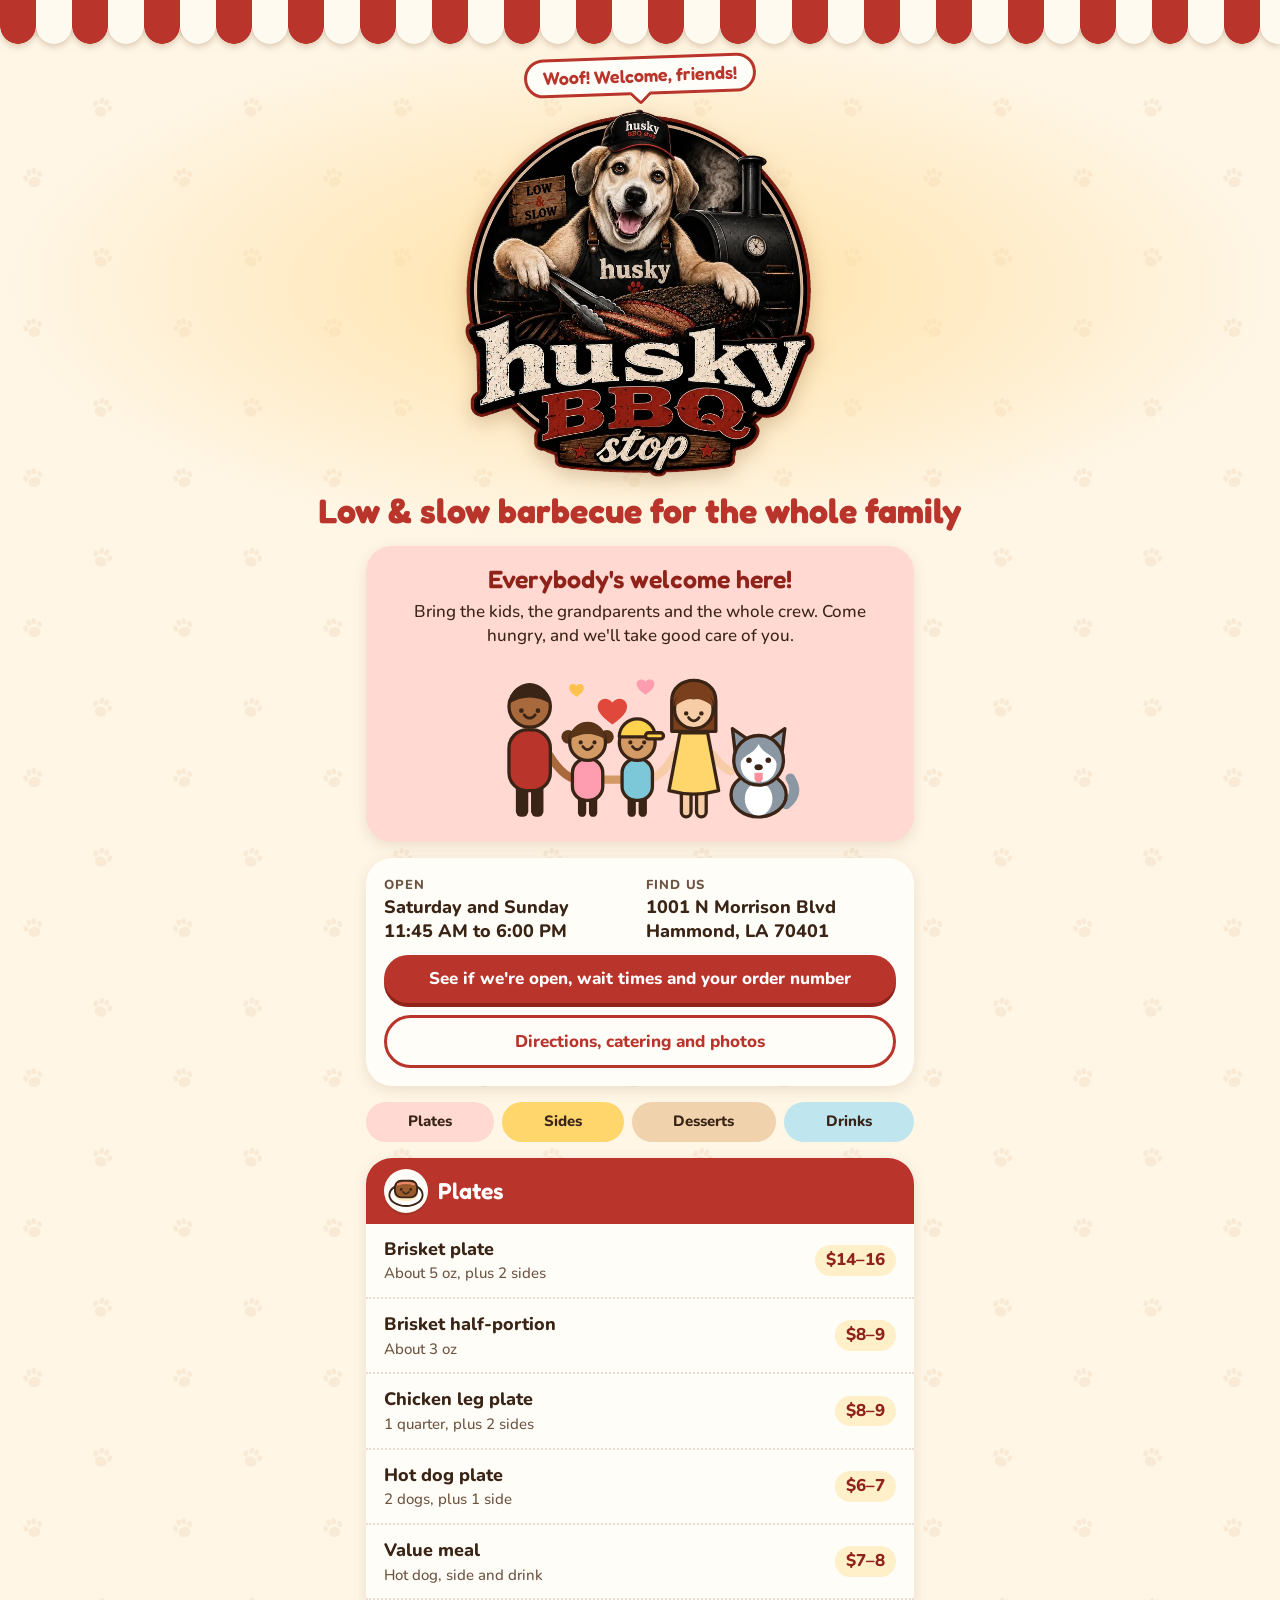
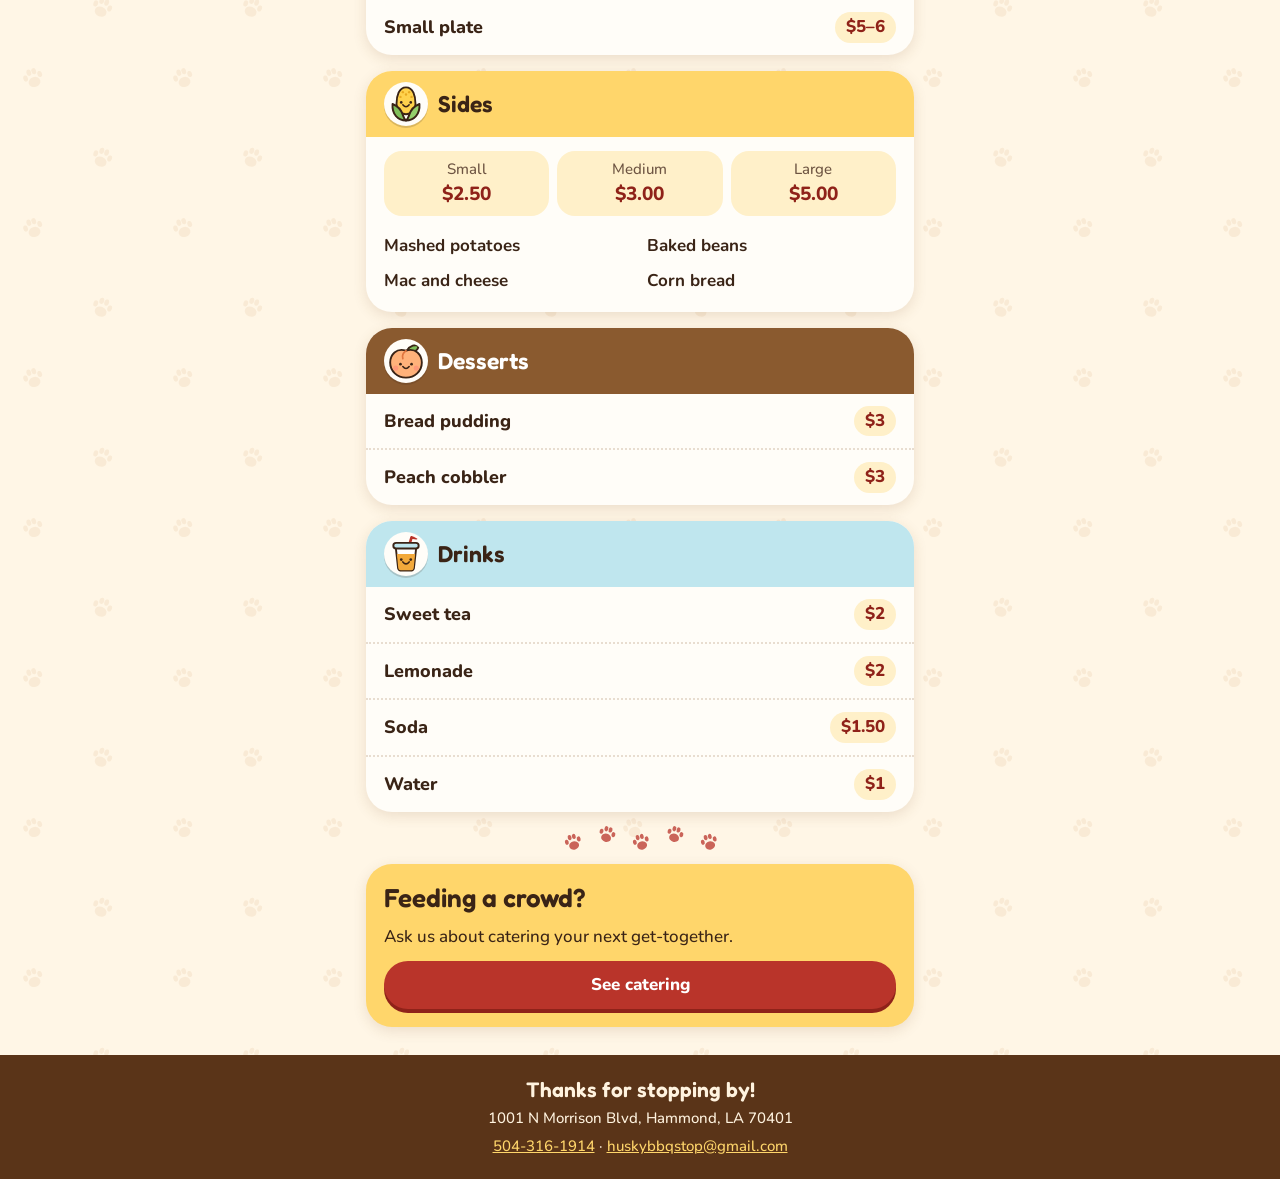
==== commit f7cc2fda: "Swap emojis for drawn family and food pictures" ====
--- a/index.html
+++ b/index.html
@@ -1,86 +1,86 @@
-<!doctype html>
-<html lang="en"><head><meta charset="utf-8">
-<meta name="viewport" content="width=device-width, initial-scale=1, viewport-fit=cover">
-<title>Husky BBQ Stop</title>
-<meta name="claude:viewport-fit-sides" content="cover">
-<meta name="description" content="Husky BBQ Stop menu and prices: low and slow smoked brisket, hot dogs and chicken legs in Hammond, Louisiana.">
-<meta name="theme-color" content="#fbf3e4">
-<meta property="og:title" content="Husky BBQ Stop">
-<meta property="og:description" content="Low and slow barbecue in Hammond, Louisiana. Open Saturday and Sunday.">
-<meta property="og:image" content="https://huskybbqshop.com/share.jpg">
-<link rel="icon" href="icon.png">
-<link rel="apple-touch-icon" href="icon.png">
-<link rel="stylesheet" href="https://fonts.googleapis.com/css2?family=Fredoka:wght@600;700&amp;family=Nunito:wght@500;700;800&amp;display=swap">
-<link rel="stylesheet" href="style.css">
-</head>
-<body>
-<div class="awning" aria-hidden="true"></div>
-<header class="hero">
-<p class="bubble">Woof! Welcome, friends!</p>
-<img class="logo" src="logo.webp" width="680" height="715" alt="Husky BBQ Stop logo: a smiling dog in a cap and apron slicing brisket beside a smoker">
-<h1>Low &amp; slow barbecue for the whole family</h1>
-</header>
-
-<main>
-<section class="card welcome">
-<h2>Everybody's welcome here!</h2>
-<p>Bring the kids, the grandparents and the whole crew. Come hungry, and we'll take good care of you.</p>
-<p class="fam" aria-hidden="true">👨‍👩‍👧‍👦 🐾 ❤️</p>
-</section>
-
-<section class="card" aria-label="Hours and location">
-<div class="facts">
-<div><h3>Open</h3><p class="val">Saturday and Sunday<br>11:45 AM to 6:00 PM</p></div>
-<div><h3>Find us</h3><p class="val">1001 N Morrison Blvd<br>Hammond, LA 70401</p></div>
-</div>
-<div class="stack">
-<a class="btn main" href="https://claude.ai/artifact/BXaqdQzdZmfjxdPt5b5Gmy">See if we're open, wait times and your order number</a>
-<a class="btn plain" href="find-us.html">Directions, catering and photos</a>
-</div>
-</section>
-
-<nav class="chips" aria-label="Jump to">
-<a class="chip" href="#plates">Plates</a><a class="chip" href="#sides">Sides</a><a class="chip" href="#desserts">Desserts</a><a class="chip" href="#drinks">Drinks</a>
-</nav>
-
-<section id="plates" class="cat c-red"><div class="ch"><h2><span aria-hidden="true">🍖</span> Plates</h2></div>
-<div class="m"><div><b>Brisket plate</b><small>About 5 oz, plus 2 sides</small></div><span class="p">$14–16</span></div>
-<div class="m"><div><b>Brisket half-portion</b><small>About 3 oz</small></div><span class="p">$8–9</span></div>
-<div class="m"><div><b>Chicken leg plate</b><small>1 quarter, plus 2 sides</small></div><span class="p">$8–9</span></div>
-<div class="m"><div><b>Hot dog plate</b><small>2 dogs, plus 1 side</small></div><span class="p">$6–7</span></div>
-<div class="m"><div><b>Value meal</b><small>Hot dog, side and drink</small></div><span class="p">$7–8</span></div>
-<div class="m"><div><b>Small plate</b></div><span class="p">$5–6</span></div>
-</section>
-
-<section id="sides" class="cat c-butter"><div class="ch"><h2><span aria-hidden="true">🌽</span> Sides</h2></div>
-<div class="sizes"><div>Small<b>$2.50</b></div><div>Medium<b>$3.00</b></div><div>Large<b>$5.00</b></div></div>
-<ul class="sidelist"><li>Mashed potatoes</li><li>Baked beans</li><li>Mac and cheese</li><li>Corn bread</li></ul>
-</section>
-
-<section id="desserts" class="cat c-caramel"><div class="ch"><h2><span aria-hidden="true">🍑</span> Desserts</h2></div>
-<div class="m"><div><b>Bread pudding</b></div><span class="p">$3</span></div>
-<div class="m"><div><b>Peach cobbler</b></div><span class="p">$3</span></div>
-</section>
-
-<section id="drinks" class="cat c-sky"><div class="ch"><h2><span aria-hidden="true">🥤</span> Drinks</h2></div>
-<div class="m"><div><b>Sweet tea</b></div><span class="p">$2</span></div>
-<div class="m"><div><b>Lemonade</b></div><span class="p">$2</span></div>
-<div class="m"><div><b>Soda</b></div><span class="p">$1.50</span></div>
-<div class="m"><div><b>Water</b></div><span class="p">$1</span></div>
-</section>
-
-<div class="trail" aria-hidden="true"><i></i><i></i><i></i><i></i><i></i></div>
-
-<section class="card invite">
-<h2>Feeding a crowd?</h2>
-<p>Ask us about catering your next get-together.</p>
-<a class="btn" href="find-us.html#catering">See catering</a>
-</section>
-</main>
-
-<footer class="foot"><div class="foot-in">
-<strong>Thanks for stopping by!</strong>
-<p>1001 N Morrison Blvd, Hammond, LA 70401</p>
-<p><a href="tel:+15043161914">504-316-1914</a> · <a href="mailto:huskybbqstop@gmail.com">huskybbqstop@gmail.com</a></p>
-</div></footer>
-</body></html>
+<!doctype html>
+<html lang="en"><head><meta charset="utf-8">
+<meta name="viewport" content="width=device-width, initial-scale=1, viewport-fit=cover">
+<title>Husky BBQ Stop</title>
+<meta name="claude:viewport-fit-sides" content="cover">
+<meta name="description" content="Husky BBQ Stop menu and prices: low and slow smoked brisket, hot dogs and chicken legs in Hammond, Louisiana.">
+<meta name="theme-color" content="#fbf3e4">
+<meta property="og:title" content="Husky BBQ Stop">
+<meta property="og:description" content="Low and slow barbecue in Hammond, Louisiana. Open Saturday and Sunday.">
+<meta property="og:image" content="https://huskybbqshop.com/share.jpg">
+<link rel="icon" href="icon.png">
+<link rel="apple-touch-icon" href="icon.png">
+<link rel="stylesheet" href="https://fonts.googleapis.com/css2?family=Fredoka:wght@600;700&amp;family=Nunito:wght@500;700;800&amp;display=swap">
+<link rel="stylesheet" href="style.css">
+</head>
+<body>
+<div class="awning" aria-hidden="true"></div>
+<header class="hero">
+<p class="bubble">Woof! Welcome, friends!</p>
+<img class="logo" src="logo.webp" width="680" height="715" alt="Husky BBQ Stop logo: a smiling dog in a cap and apron slicing brisket beside a smoker">
+<h1>Low &amp; slow barbecue for the whole family</h1>
+</header>
+
+<main>
+<section class="card welcome">
+<h2>Everybody's welcome here!</h2>
+<p>Bring the kids, the grandparents and the whole crew. Come hungry, and we'll take good care of you.</p>
+<svg class="fam" viewBox="0 0 232 118" aria-hidden="true"><path d="M50 68Q60 84 70 86" fill="none" stroke="#a86a3c" stroke-width="6" stroke-linecap="round"/><path d="M86 86h20" fill="none" stroke="#d39a66" stroke-width="6" stroke-linecap="round"/><path d="M122 86Q132 84 141 68" fill="none" stroke="#f6cda6" stroke-width="6" stroke-linecap="round"/><path d="M169 68Q176 78 182 80" fill="none" stroke="#f6cda6" stroke-width="6" stroke-linecap="round"/><rect x="26" y="88" width="9" height="25" rx="4" fill="#3a2416"/><rect x="37" y="88" width="9" height="25" rx="4" fill="#3a2416"/><rect x="21" y="50" width="30" height="44" rx="13" fill="#b9342a" stroke="#3a2416" stroke-width="2.4" stroke-linejoin="round" stroke-linecap="round"/><circle cx="36" cy="33" r="15" fill="#a86a3c" stroke="#3a2416" stroke-width="2.4" stroke-linejoin="round" stroke-linecap="round"/><path d="M21 31a15 15 0 0 1 30 0q-15-9-30 0z" fill="#3a2416"/><circle cx="30" cy="36" r="1.7" fill="#3a2416"/><circle cx="42" cy="36" r="1.7" fill="#3a2416"/><path d="M32 39q4 5 8 0" fill="none" stroke="#3a2416" stroke-width="2" stroke-linecap="round"/><circle cx="64" cy="55" r="5" fill="#5a3418"/><circle cx="92" cy="55" r="5" fill="#5a3418"/><rect x="71" y="96" width="6" height="17" rx="3" fill="#3a2416"/><rect x="79" y="96" width="6" height="17" rx="3" fill="#3a2416"/><rect x="67" y="71" width="22" height="30" rx="10" fill="#ff9db0" stroke="#3a2416" stroke-width="2.4" stroke-linejoin="round" stroke-linecap="round"/><circle cx="78" cy="59" r="13" fill="#d39a66" stroke="#3a2416" stroke-width="2.4" stroke-linejoin="round" stroke-linecap="round"/><path d="M65 57a13 13 0 0 1 26 0q-13-8-26 0z" fill="#5a3418"/><circle cx="73" cy="59" r="1.5" fill="#3a2416"/><circle cx="83" cy="59" r="1.5" fill="#3a2416"/><path d="M74.5 62q3.5 4.5 7.0 0" fill="none" stroke="#3a2416" stroke-width="2" stroke-linecap="round"/><rect x="107" y="96" width="6" height="17" rx="3" fill="#3a2416"/><rect x="115" y="96" width="6" height="17" rx="3" fill="#3a2416"/><rect x="103" y="71" width="22" height="30" rx="10" fill="#7cc7d8" stroke="#3a2416" stroke-width="2.4" stroke-linejoin="round" stroke-linecap="round"/><circle cx="114" cy="59" r="13" fill="#d39a66" stroke="#3a2416" stroke-width="2.4" stroke-linejoin="round" stroke-linecap="round"/><path d="M101 55a13 13 0 0 1 26 0z" fill="#ffd24d" stroke="#3a2416" stroke-width="2.4" stroke-linejoin="round" stroke-linecap="round"/><rect x="120" y="52" width="13" height="4.5" rx="2.2" fill="#ffd24d" stroke="#3a2416" stroke-width="2.4" stroke-linejoin="round" stroke-linecap="round"/><circle cx="109" cy="59" r="1.5" fill="#3a2416"/><circle cx="119" cy="59" r="1.5" fill="#3a2416"/><path d="M110.5 62q3.5 4.5 7.0 0" fill="none" stroke="#3a2416" stroke-width="2" stroke-linecap="round"/><path d="M139 29c0-20 32-20 32 0v22h-32z" fill="#7a3f1d" stroke="#3a2416" stroke-width="2.4" stroke-linejoin="round" stroke-linecap="round"/><rect x="146" y="92" width="7" height="21" rx="3.5" fill="#f6cda6" stroke="#3a2416" stroke-width="2.4" stroke-linejoin="round" stroke-linecap="round"/><rect x="157" y="92" width="7" height="21" rx="3.5" fill="#f6cda6" stroke="#3a2416" stroke-width="2.4" stroke-linejoin="round" stroke-linecap="round"/><path d="M145 52h20l8 42q-18 5-36 0z" fill="#ffd66b" stroke="#3a2416" stroke-width="2.4" stroke-linejoin="round" stroke-linecap="round"/><circle cx="155" cy="35" r="14" fill="#f6cda6" stroke="#3a2416" stroke-width="2.4" stroke-linejoin="round" stroke-linecap="round"/><path d="M141 33a14 14 0 0 1 28 0q-9-7-14-5-5-2-14 5z" fill="#7a3f1d"/><circle cx="149.5" cy="38" r="1.6" fill="#3a2416"/><circle cx="160.5" cy="38" r="1.6" fill="#3a2416"/><path d="M151.2 41q3.8 4.8 7.6 0" fill="none" stroke="#3a2416" stroke-width="2" stroke-linecap="round"/><path d="M222 104q10-8 3-19" fill="none" stroke="#8b97a3" stroke-width="7" stroke-linecap="round"/><ellipse cx="202" cy="97" rx="20" ry="16" fill="#8b97a3" stroke="#3a2416" stroke-width="2.4" stroke-linejoin="round" stroke-linecap="round"/><ellipse cx="202" cy="100" rx="10" ry="12" fill="#fff"/><path d="M185 66l-2-17 13 9zM219 66l2-17-13 9z" fill="#8b97a3" stroke="#3a2416" stroke-width="2.4" stroke-linejoin="round" stroke-linecap="round"/><circle cx="202" cy="72" r="18" fill="#8b97a3" stroke="#3a2416" stroke-width="2.4" stroke-linejoin="round" stroke-linecap="round"/><path d="M202 60c-3 8-13 8-13 15 0 8 6 13 13 13s13-5 13-13c0-7-10-7-13-15z" fill="#fff"/><circle cx="195" cy="72" r="2" fill="#3a2416"/><circle cx="209" cy="72" r="2" fill="#3a2416"/><ellipse cx="202" cy="77" rx="3" ry="2.2" fill="#3a2416"/><path d="M199 81h6v4a3 3 0 0 1-6 0z" fill="#ff8f9c"/><path d="M96 30c-5-6-13-1-10 6 2 4 6 7 10 10 4-3 8-6 10-10 3-7-5-12-10-6z" fill="#e0483c"/><path d="M120 15c-3-3.500-8-.6-6 3.500 1 2.400 3.500 4.100 6 5.900 2.500-1.800 5-3.500 6-5.900 2-4.100-3-7-6-3.500z" fill="#ff9db0"/><path d="M70 18c-2.500-3-6.500-.5-5 3 .8 2 3 3.400 5 4.900 2-1.500 4.200-2.900 5-4.900 1.500-3.500-2.500-6-5-3z" fill="#ffc34d"/></svg>
+</section>
+
+<section class="card" aria-label="Hours and location">
+<div class="facts">
+<div><h3>Open</h3><p class="val">Saturday and Sunday<br>11:45 AM to 6:00 PM</p></div>
+<div><h3>Find us</h3><p class="val">1001 N Morrison Blvd<br>Hammond, LA 70401</p></div>
+</div>
+<div class="stack">
+<a class="btn main" href="https://claude.ai/artifact/BXaqdQzdZmfjxdPt5b5Gmy">See if we're open, wait times and your order number</a>
+<a class="btn plain" href="find-us.html">Directions, catering and photos</a>
+</div>
+</section>
+
+<nav class="chips" aria-label="Jump to">
+<a class="chip" href="#plates">Plates</a><a class="chip" href="#sides">Sides</a><a class="chip" href="#desserts">Desserts</a><a class="chip" href="#drinks">Drinks</a>
+</nav>
+
+<section id="plates" class="cat c-red"><div class="ch"><h2><svg class="art" viewBox="0 0 48 48" aria-hidden="true"><ellipse cx="24" cy="29" rx="21" ry="14" fill="#fff" stroke="#3a2416" stroke-width="2.4" stroke-linejoin="round" stroke-linecap="round"/><ellipse cx="24" cy="28" rx="15" ry="9" fill="#ffe9c4"/><rect x="10" y="11" width="28" height="21" rx="8" fill="#9a5a2c" stroke="#3a2416" stroke-width="2.4" stroke-linejoin="round" stroke-linecap="round"/><path d="M14 15.5q10-3.5 20 0" fill="none" stroke="#e8866a" stroke-width="3" stroke-linecap="round"/><circle cx="18" cy="22" r="1.7" fill="#3a2416"/><circle cx="30" cy="22" r="1.7" fill="#3a2416"/><path d="M20 25q4 5 8 0" fill="none" stroke="#3a2416" stroke-width="2" stroke-linecap="round"/></svg> Plates</h2></div>
+<div class="m"><div><b>Brisket plate</b><small>About 5 oz, plus 2 sides</small></div><span class="p">$14–16</span></div>
+<div class="m"><div><b>Brisket half-portion</b><small>About 3 oz</small></div><span class="p">$8–9</span></div>
+<div class="m"><div><b>Chicken leg plate</b><small>1 quarter, plus 2 sides</small></div><span class="p">$8–9</span></div>
+<div class="m"><div><b>Hot dog plate</b><small>2 dogs, plus 1 side</small></div><span class="p">$6–7</span></div>
+<div class="m"><div><b>Value meal</b><small>Hot dog, side and drink</small></div><span class="p">$7–8</span></div>
+<div class="m"><div><b>Small plate</b></div><span class="p">$5–6</span></div>
+</section>
+
+<section id="sides" class="cat c-butter"><div class="ch"><h2><svg class="art" viewBox="0 0 48 48" aria-hidden="true"><path d="M24 3c9 0 12 11 12 21 0 8-5 13-12 13s-12-5-12-13C12 14 15 3 24 3z" fill="#ffd24d" stroke="#3a2416" stroke-width="2.4" stroke-linejoin="round" stroke-linecap="round"/><circle cx="20" cy="9" r="1.5" fill="#e8a91f"/><circle cx="28" cy="9" r="1.5" fill="#e8a91f"/><circle cx="17" cy="15" r="1.5" fill="#e8a91f"/><circle cx="31" cy="15" r="1.5" fill="#e8a91f"/><circle cx="24" cy="12" r="1.5" fill="#e8a91f"/><path d="M24 45C14 45 6 37 7 24c5 2 11 7 13 14 1 3 2 5 4 7z" fill="#7fbf5a" stroke="#3a2416" stroke-width="2.4" stroke-linejoin="round" stroke-linecap="round"/><path d="M24 45c10 0 18-8 17-21-5 2-11 7-13 14-1 3-2 5-4 7z" fill="#94cf6c" stroke="#3a2416" stroke-width="2.4" stroke-linejoin="round" stroke-linecap="round"/><circle cx="18" cy="22" r="1.7" fill="#3a2416"/><circle cx="30" cy="22" r="1.7" fill="#3a2416"/><path d="M20 25q4 5 8 0" fill="none" stroke="#3a2416" stroke-width="2" stroke-linecap="round"/></svg> Sides</h2></div>
+<div class="sizes"><div>Small<b>$2.50</b></div><div>Medium<b>$3.00</b></div><div>Large<b>$5.00</b></div></div>
+<ul class="sidelist"><li>Mashed potatoes</li><li>Baked beans</li><li>Mac and cheese</li><li>Corn bread</li></ul>
+</section>
+
+<section id="desserts" class="cat c-caramel"><div class="ch"><h2><svg class="art" viewBox="0 0 48 48" aria-hidden="true"><path d="M25 11c4-7 11-8 15-6-1 6-7 10-15 6z" fill="#7fbf5a" stroke="#3a2416" stroke-width="2.4" stroke-linejoin="round" stroke-linecap="round"/><path d="M24 11c-12-4-20 5-20 15 0 11 9 19 20 19s20-8 20-19c0-10-8-19-20-15z" fill="#ffb27a" stroke="#3a2416" stroke-width="2.4" stroke-linejoin="round" stroke-linecap="round"/><path d="M24 11c-4 3-5 7-4 10" fill="none" stroke="#e0763f" stroke-width="2.2" stroke-linecap="round"/><circle cx="11" cy="33" r="3.2" fill="#ff8f7a" opacity=".7"/><circle cx="37" cy="33" r="3.2" fill="#ff8f7a" opacity=".7"/><circle cx="17" cy="28" r="1.7" fill="#3a2416"/><circle cx="31" cy="28" r="1.7" fill="#3a2416"/><path d="M20 31q4 5 8 0" fill="none" stroke="#3a2416" stroke-width="2" stroke-linecap="round"/></svg> Desserts</h2></div>
+<div class="m"><div><b>Bread pudding</b></div><span class="p">$3</span></div>
+<div class="m"><div><b>Peach cobbler</b></div><span class="p">$3</span></div>
+</section>
+
+<section id="drinks" class="cat c-sky"><div class="ch"><h2><svg class="art" viewBox="0 0 48 48" aria-hidden="true"><path d="M28 13l3-10 6 1" fill="none" stroke="#b9342a" stroke-width="3.4" stroke-linecap="round" stroke-linejoin="round"/><path d="M11 15h26l-3 27a4 4 0 0 1-4 3H18a4 4 0 0 1-4-3z" fill="#fff" stroke="#3a2416" stroke-width="2.4" stroke-linejoin="round" stroke-linecap="round"/><path d="M12.5 24h23l-1.8 18a3 3 0 0 1-3 2.6H17.3a3 3 0 0 1-3-2.6z" fill="#f2a93b"/><rect x="8" y="10" width="32" height="7" rx="3.5" fill="#bfe6ee" stroke="#3a2416" stroke-width="2.4" stroke-linejoin="round" stroke-linecap="round"/><circle cx="18" cy="31" r="1.7" fill="#3a2416"/><circle cx="30" cy="31" r="1.7" fill="#3a2416"/><path d="M20 34q4 5 8 0" fill="none" stroke="#3a2416" stroke-width="2" stroke-linecap="round"/></svg> Drinks</h2></div>
+<div class="m"><div><b>Sweet tea</b></div><span class="p">$2</span></div>
+<div class="m"><div><b>Lemonade</b></div><span class="p">$2</span></div>
+<div class="m"><div><b>Soda</b></div><span class="p">$1.50</span></div>
+<div class="m"><div><b>Water</b></div><span class="p">$1</span></div>
+</section>
+
+<div class="trail" aria-hidden="true"><i></i><i></i><i></i><i></i><i></i></div>
+
+<section class="card invite">
+<h2>Feeding a crowd?</h2>
+<p>Ask us about catering your next get-together.</p>
+<a class="btn" href="find-us.html#catering">See catering</a>
+</section>
+</main>
+
+<footer class="foot"><div class="foot-in">
+<strong>Thanks for stopping by!</strong>
+<p>1001 N Morrison Blvd, Hammond, LA 70401</p>
+<p><a href="tel:+15043161914">504-316-1914</a> · <a href="mailto:huskybbqstop@gmail.com">huskybbqstop@gmail.com</a></p>
+</div></footer>
+</body></html>
--- a/style.css
+++ b/style.css
@@ -30,7 +30,7 @@
 /* The family welcome */
 .card.welcome{background:var(--pink);text-align:center;justify-items:center;gap:6px}
 .welcome h2{color:var(--red-dark);font-size:25px}
-.welcome .fam{font-size:30px;line-height:1.2;letter-spacing:.08em}
+.welcome .fam{display:block;width:min(78vw,320px);max-width:100%;height:auto;margin-top:6px}
 
 /* Buttons */
 .btn{display:block;text-align:center;padding:13px 16px;border-radius:999px;font-weight:800;text-decoration:none;line-height:1.25}
@@ -57,6 +57,8 @@
 .ch{background:var(--cc);color:var(--ct);padding:11px 18px}
 .head{display:flex;align-items:center;gap:9px;color:var(--red)}
 .head::before{content:"";flex:none;width:24px;height:24px;background:currentColor;-webkit-mask:var(--paw) center/contain no-repeat;mask:var(--paw) center/contain no-repeat}
+.art{flex:none;width:44px;height:44px;padding:3px;background:var(--card);border-radius:50%;box-shadow:0 2px 0 rgba(58,36,22,.18)}
+.ch h2{display:flex;align-items:center;gap:10px}
 .c-red{--cc:var(--red);--ct:var(--on-red)}
 .c-butter{--cc:var(--butter);--ct:var(--on-butter)}
 .c-caramel{--cc:var(--caramel);--ct:var(--on-caramel)}
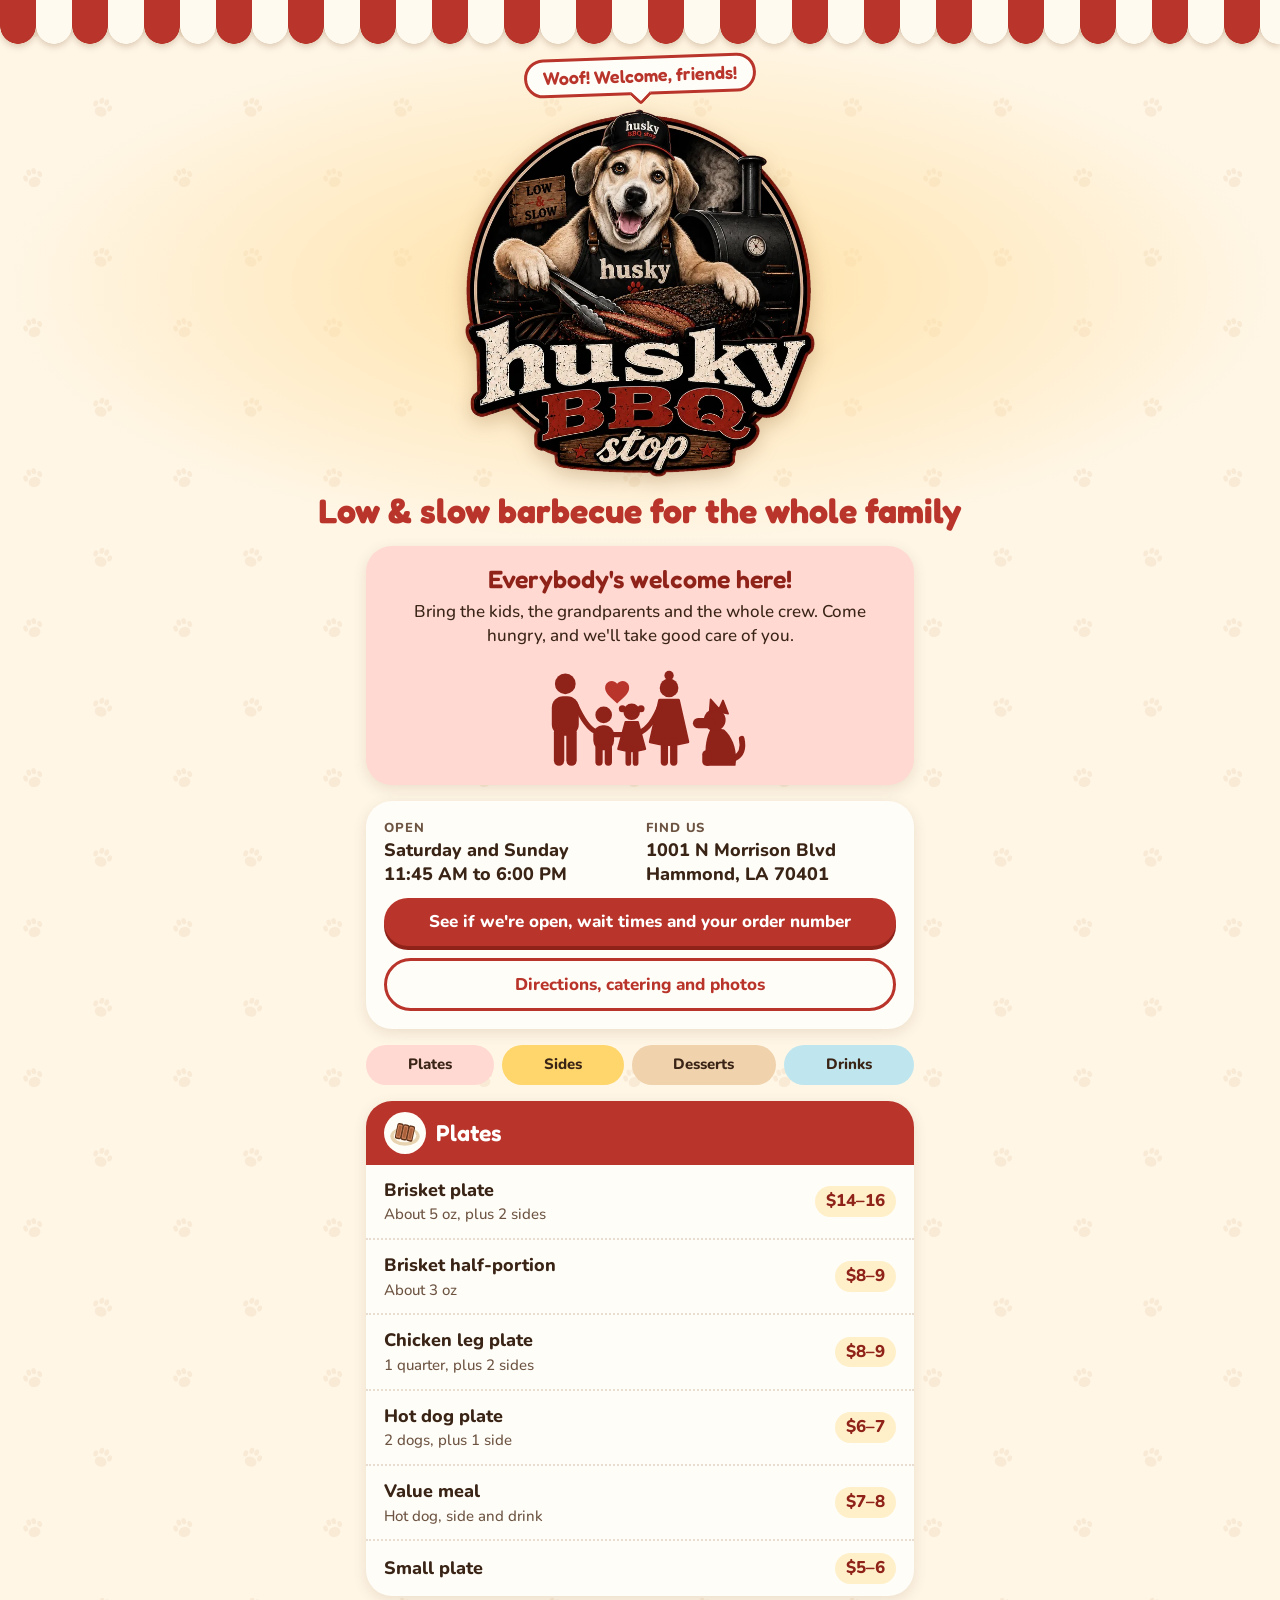
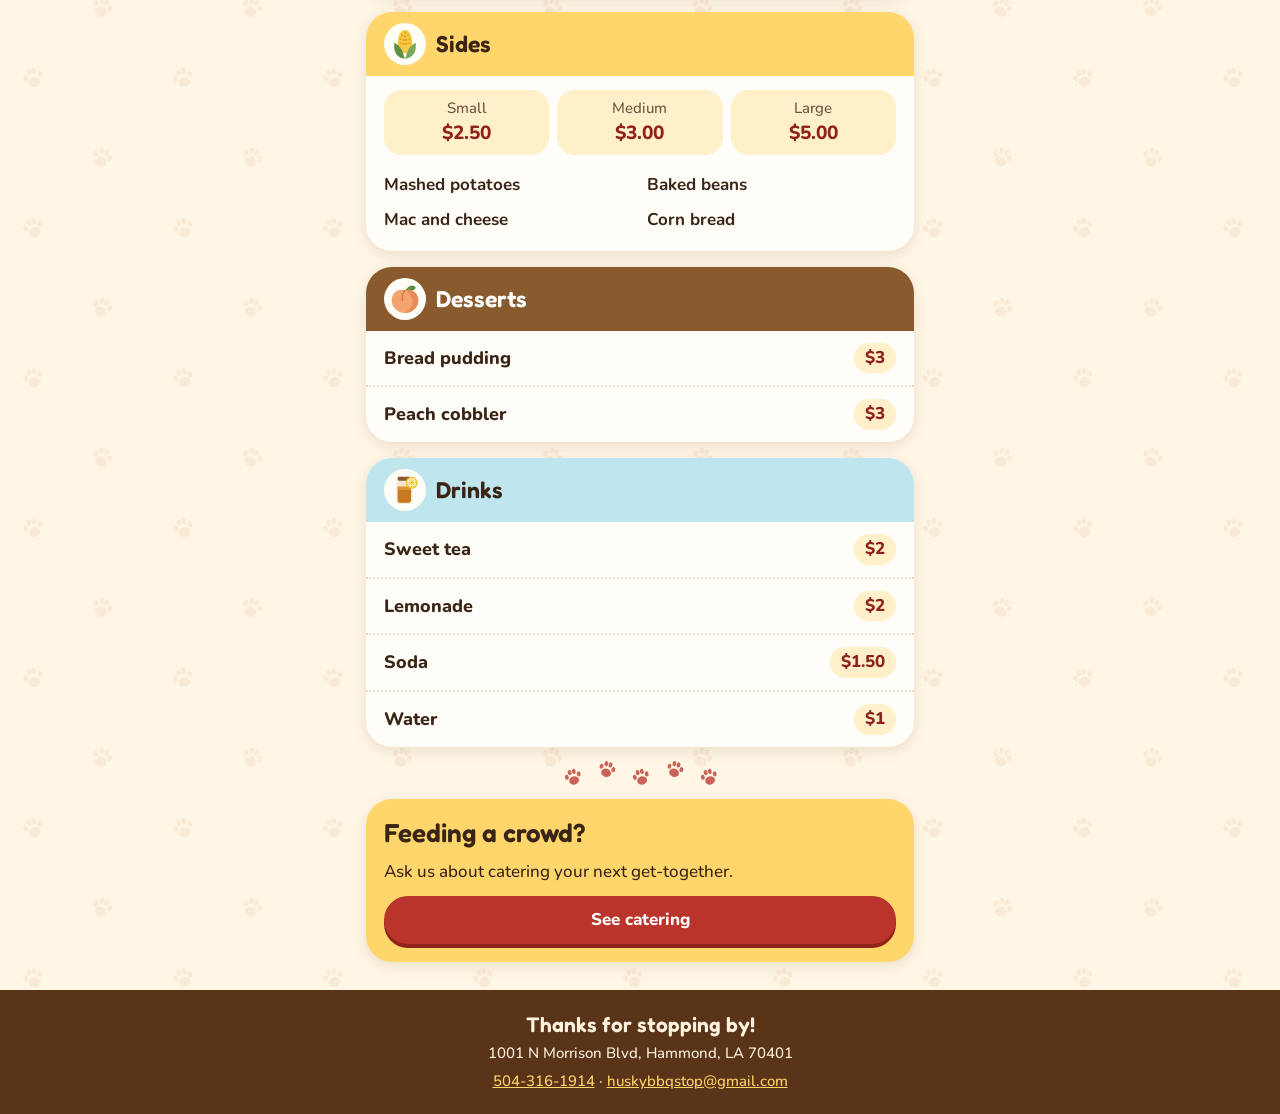
==== commit 50560ae2: "Make the pictures cute but more grown-up" ====
--- a/index.html
+++ b/index.html
@@ -1,86 +1,86 @@
-<!doctype html>
-<html lang="en"><head><meta charset="utf-8">
-<meta name="viewport" content="width=device-width, initial-scale=1, viewport-fit=cover">
-<title>Husky BBQ Stop</title>
-<meta name="claude:viewport-fit-sides" content="cover">
-<meta name="description" content="Husky BBQ Stop menu and prices: low and slow smoked brisket, hot dogs and chicken legs in Hammond, Louisiana.">
-<meta name="theme-color" content="#fbf3e4">
-<meta property="og:title" content="Husky BBQ Stop">
-<meta property="og:description" content="Low and slow barbecue in Hammond, Louisiana. Open Saturday and Sunday.">
-<meta property="og:image" content="https://huskybbqshop.com/share.jpg">
-<link rel="icon" href="icon.png">
-<link rel="apple-touch-icon" href="icon.png">
-<link rel="stylesheet" href="https://fonts.googleapis.com/css2?family=Fredoka:wght@600;700&amp;family=Nunito:wght@500;700;800&amp;display=swap">
-<link rel="stylesheet" href="style.css">
-</head>
-<body>
-<div class="awning" aria-hidden="true"></div>
-<header class="hero">
-<p class="bubble">Woof! Welcome, friends!</p>
-<img class="logo" src="logo.webp" width="680" height="715" alt="Husky BBQ Stop logo: a smiling dog in a cap and apron slicing brisket beside a smoker">
-<h1>Low &amp; slow barbecue for the whole family</h1>
-</header>
-
-<main>
-<section class="card welcome">
-<h2>Everybody's welcome here!</h2>
-<p>Bring the kids, the grandparents and the whole crew. Come hungry, and we'll take good care of you.</p>
-<svg class="fam" viewBox="0 0 232 118" aria-hidden="true"><path d="M50 68Q60 84 70 86" fill="none" stroke="#a86a3c" stroke-width="6" stroke-linecap="round"/><path d="M86 86h20" fill="none" stroke="#d39a66" stroke-width="6" stroke-linecap="round"/><path d="M122 86Q132 84 141 68" fill="none" stroke="#f6cda6" stroke-width="6" stroke-linecap="round"/><path d="M169 68Q176 78 182 80" fill="none" stroke="#f6cda6" stroke-width="6" stroke-linecap="round"/><rect x="26" y="88" width="9" height="25" rx="4" fill="#3a2416"/><rect x="37" y="88" width="9" height="25" rx="4" fill="#3a2416"/><rect x="21" y="50" width="30" height="44" rx="13" fill="#b9342a" stroke="#3a2416" stroke-width="2.4" stroke-linejoin="round" stroke-linecap="round"/><circle cx="36" cy="33" r="15" fill="#a86a3c" stroke="#3a2416" stroke-width="2.4" stroke-linejoin="round" stroke-linecap="round"/><path d="M21 31a15 15 0 0 1 30 0q-15-9-30 0z" fill="#3a2416"/><circle cx="30" cy="36" r="1.7" fill="#3a2416"/><circle cx="42" cy="36" r="1.7" fill="#3a2416"/><path d="M32 39q4 5 8 0" fill="none" stroke="#3a2416" stroke-width="2" stroke-linecap="round"/><circle cx="64" cy="55" r="5" fill="#5a3418"/><circle cx="92" cy="55" r="5" fill="#5a3418"/><rect x="71" y="96" width="6" height="17" rx="3" fill="#3a2416"/><rect x="79" y="96" width="6" height="17" rx="3" fill="#3a2416"/><rect x="67" y="71" width="22" height="30" rx="10" fill="#ff9db0" stroke="#3a2416" stroke-width="2.4" stroke-linejoin="round" stroke-linecap="round"/><circle cx="78" cy="59" r="13" fill="#d39a66" stroke="#3a2416" stroke-width="2.4" stroke-linejoin="round" stroke-linecap="round"/><path d="M65 57a13 13 0 0 1 26 0q-13-8-26 0z" fill="#5a3418"/><circle cx="73" cy="59" r="1.5" fill="#3a2416"/><circle cx="83" cy="59" r="1.5" fill="#3a2416"/><path d="M74.5 62q3.5 4.5 7.0 0" fill="none" stroke="#3a2416" stroke-width="2" stroke-linecap="round"/><rect x="107" y="96" width="6" height="17" rx="3" fill="#3a2416"/><rect x="115" y="96" width="6" height="17" rx="3" fill="#3a2416"/><rect x="103" y="71" width="22" height="30" rx="10" fill="#7cc7d8" stroke="#3a2416" stroke-width="2.4" stroke-linejoin="round" stroke-linecap="round"/><circle cx="114" cy="59" r="13" fill="#d39a66" stroke="#3a2416" stroke-width="2.4" stroke-linejoin="round" stroke-linecap="round"/><path d="M101 55a13 13 0 0 1 26 0z" fill="#ffd24d" stroke="#3a2416" stroke-width="2.4" stroke-linejoin="round" stroke-linecap="round"/><rect x="120" y="52" width="13" height="4.5" rx="2.2" fill="#ffd24d" stroke="#3a2416" stroke-width="2.4" stroke-linejoin="round" stroke-linecap="round"/><circle cx="109" cy="59" r="1.5" fill="#3a2416"/><circle cx="119" cy="59" r="1.5" fill="#3a2416"/><path d="M110.5 62q3.5 4.5 7.0 0" fill="none" stroke="#3a2416" stroke-width="2" stroke-linecap="round"/><path d="M139 29c0-20 32-20 32 0v22h-32z" fill="#7a3f1d" stroke="#3a2416" stroke-width="2.4" stroke-linejoin="round" stroke-linecap="round"/><rect x="146" y="92" width="7" height="21" rx="3.5" fill="#f6cda6" stroke="#3a2416" stroke-width="2.4" stroke-linejoin="round" stroke-linecap="round"/><rect x="157" y="92" width="7" height="21" rx="3.5" fill="#f6cda6" stroke="#3a2416" stroke-width="2.4" stroke-linejoin="round" stroke-linecap="round"/><path d="M145 52h20l8 42q-18 5-36 0z" fill="#ffd66b" stroke="#3a2416" stroke-width="2.4" stroke-linejoin="round" stroke-linecap="round"/><circle cx="155" cy="35" r="14" fill="#f6cda6" stroke="#3a2416" stroke-width="2.4" stroke-linejoin="round" stroke-linecap="round"/><path d="M141 33a14 14 0 0 1 28 0q-9-7-14-5-5-2-14 5z" fill="#7a3f1d"/><circle cx="149.5" cy="38" r="1.6" fill="#3a2416"/><circle cx="160.5" cy="38" r="1.6" fill="#3a2416"/><path d="M151.2 41q3.8 4.8 7.6 0" fill="none" stroke="#3a2416" stroke-width="2" stroke-linecap="round"/><path d="M222 104q10-8 3-19" fill="none" stroke="#8b97a3" stroke-width="7" stroke-linecap="round"/><ellipse cx="202" cy="97" rx="20" ry="16" fill="#8b97a3" stroke="#3a2416" stroke-width="2.4" stroke-linejoin="round" stroke-linecap="round"/><ellipse cx="202" cy="100" rx="10" ry="12" fill="#fff"/><path d="M185 66l-2-17 13 9zM219 66l2-17-13 9z" fill="#8b97a3" stroke="#3a2416" stroke-width="2.4" stroke-linejoin="round" stroke-linecap="round"/><circle cx="202" cy="72" r="18" fill="#8b97a3" stroke="#3a2416" stroke-width="2.4" stroke-linejoin="round" stroke-linecap="round"/><path d="M202 60c-3 8-13 8-13 15 0 8 6 13 13 13s13-5 13-13c0-7-10-7-13-15z" fill="#fff"/><circle cx="195" cy="72" r="2" fill="#3a2416"/><circle cx="209" cy="72" r="2" fill="#3a2416"/><ellipse cx="202" cy="77" rx="3" ry="2.2" fill="#3a2416"/><path d="M199 81h6v4a3 3 0 0 1-6 0z" fill="#ff8f9c"/><path d="M96 30c-5-6-13-1-10 6 2 4 6 7 10 10 4-3 8-6 10-10 3-7-5-12-10-6z" fill="#e0483c"/><path d="M120 15c-3-3.500-8-.6-6 3.500 1 2.400 3.500 4.100 6 5.900 2.500-1.800 5-3.500 6-5.900 2-4.100-3-7-6-3.500z" fill="#ff9db0"/><path d="M70 18c-2.500-3-6.500-.5-5 3 .8 2 3 3.400 5 4.900 2-1.500 4.200-2.900 5-4.900 1.500-3.500-2.500-6-5-3z" fill="#ffc34d"/></svg>
-</section>
-
-<section class="card" aria-label="Hours and location">
-<div class="facts">
-<div><h3>Open</h3><p class="val">Saturday and Sunday<br>11:45 AM to 6:00 PM</p></div>
-<div><h3>Find us</h3><p class="val">1001 N Morrison Blvd<br>Hammond, LA 70401</p></div>
-</div>
-<div class="stack">
-<a class="btn main" href="https://claude.ai/artifact/BXaqdQzdZmfjxdPt5b5Gmy">See if we're open, wait times and your order number</a>
-<a class="btn plain" href="find-us.html">Directions, catering and photos</a>
-</div>
-</section>
-
-<nav class="chips" aria-label="Jump to">
-<a class="chip" href="#plates">Plates</a><a class="chip" href="#sides">Sides</a><a class="chip" href="#desserts">Desserts</a><a class="chip" href="#drinks">Drinks</a>
-</nav>
-
-<section id="plates" class="cat c-red"><div class="ch"><h2><svg class="art" viewBox="0 0 48 48" aria-hidden="true"><ellipse cx="24" cy="29" rx="21" ry="14" fill="#fff" stroke="#3a2416" stroke-width="2.4" stroke-linejoin="round" stroke-linecap="round"/><ellipse cx="24" cy="28" rx="15" ry="9" fill="#ffe9c4"/><rect x="10" y="11" width="28" height="21" rx="8" fill="#9a5a2c" stroke="#3a2416" stroke-width="2.4" stroke-linejoin="round" stroke-linecap="round"/><path d="M14 15.5q10-3.5 20 0" fill="none" stroke="#e8866a" stroke-width="3" stroke-linecap="round"/><circle cx="18" cy="22" r="1.7" fill="#3a2416"/><circle cx="30" cy="22" r="1.7" fill="#3a2416"/><path d="M20 25q4 5 8 0" fill="none" stroke="#3a2416" stroke-width="2" stroke-linecap="round"/></svg> Plates</h2></div>
-<div class="m"><div><b>Brisket plate</b><small>About 5 oz, plus 2 sides</small></div><span class="p">$14–16</span></div>
-<div class="m"><div><b>Brisket half-portion</b><small>About 3 oz</small></div><span class="p">$8–9</span></div>
-<div class="m"><div><b>Chicken leg plate</b><small>1 quarter, plus 2 sides</small></div><span class="p">$8–9</span></div>
-<div class="m"><div><b>Hot dog plate</b><small>2 dogs, plus 1 side</small></div><span class="p">$6–7</span></div>
-<div class="m"><div><b>Value meal</b><small>Hot dog, side and drink</small></div><span class="p">$7–8</span></div>
-<div class="m"><div><b>Small plate</b></div><span class="p">$5–6</span></div>
-</section>
-
-<section id="sides" class="cat c-butter"><div class="ch"><h2><svg class="art" viewBox="0 0 48 48" aria-hidden="true"><path d="M24 3c9 0 12 11 12 21 0 8-5 13-12 13s-12-5-12-13C12 14 15 3 24 3z" fill="#ffd24d" stroke="#3a2416" stroke-width="2.4" stroke-linejoin="round" stroke-linecap="round"/><circle cx="20" cy="9" r="1.5" fill="#e8a91f"/><circle cx="28" cy="9" r="1.5" fill="#e8a91f"/><circle cx="17" cy="15" r="1.5" fill="#e8a91f"/><circle cx="31" cy="15" r="1.5" fill="#e8a91f"/><circle cx="24" cy="12" r="1.5" fill="#e8a91f"/><path d="M24 45C14 45 6 37 7 24c5 2 11 7 13 14 1 3 2 5 4 7z" fill="#7fbf5a" stroke="#3a2416" stroke-width="2.4" stroke-linejoin="round" stroke-linecap="round"/><path d="M24 45c10 0 18-8 17-21-5 2-11 7-13 14-1 3-2 5-4 7z" fill="#94cf6c" stroke="#3a2416" stroke-width="2.4" stroke-linejoin="round" stroke-linecap="round"/><circle cx="18" cy="22" r="1.7" fill="#3a2416"/><circle cx="30" cy="22" r="1.7" fill="#3a2416"/><path d="M20 25q4 5 8 0" fill="none" stroke="#3a2416" stroke-width="2" stroke-linecap="round"/></svg> Sides</h2></div>
-<div class="sizes"><div>Small<b>$2.50</b></div><div>Medium<b>$3.00</b></div><div>Large<b>$5.00</b></div></div>
-<ul class="sidelist"><li>Mashed potatoes</li><li>Baked beans</li><li>Mac and cheese</li><li>Corn bread</li></ul>
-</section>
-
-<section id="desserts" class="cat c-caramel"><div class="ch"><h2><svg class="art" viewBox="0 0 48 48" aria-hidden="true"><path d="M25 11c4-7 11-8 15-6-1 6-7 10-15 6z" fill="#7fbf5a" stroke="#3a2416" stroke-width="2.4" stroke-linejoin="round" stroke-linecap="round"/><path d="M24 11c-12-4-20 5-20 15 0 11 9 19 20 19s20-8 20-19c0-10-8-19-20-15z" fill="#ffb27a" stroke="#3a2416" stroke-width="2.4" stroke-linejoin="round" stroke-linecap="round"/><path d="M24 11c-4 3-5 7-4 10" fill="none" stroke="#e0763f" stroke-width="2.2" stroke-linecap="round"/><circle cx="11" cy="33" r="3.2" fill="#ff8f7a" opacity=".7"/><circle cx="37" cy="33" r="3.2" fill="#ff8f7a" opacity=".7"/><circle cx="17" cy="28" r="1.7" fill="#3a2416"/><circle cx="31" cy="28" r="1.7" fill="#3a2416"/><path d="M20 31q4 5 8 0" fill="none" stroke="#3a2416" stroke-width="2" stroke-linecap="round"/></svg> Desserts</h2></div>
-<div class="m"><div><b>Bread pudding</b></div><span class="p">$3</span></div>
-<div class="m"><div><b>Peach cobbler</b></div><span class="p">$3</span></div>
-</section>
-
-<section id="drinks" class="cat c-sky"><div class="ch"><h2><svg class="art" viewBox="0 0 48 48" aria-hidden="true"><path d="M28 13l3-10 6 1" fill="none" stroke="#b9342a" stroke-width="3.4" stroke-linecap="round" stroke-linejoin="round"/><path d="M11 15h26l-3 27a4 4 0 0 1-4 3H18a4 4 0 0 1-4-3z" fill="#fff" stroke="#3a2416" stroke-width="2.4" stroke-linejoin="round" stroke-linecap="round"/><path d="M12.5 24h23l-1.8 18a3 3 0 0 1-3 2.6H17.3a3 3 0 0 1-3-2.6z" fill="#f2a93b"/><rect x="8" y="10" width="32" height="7" rx="3.5" fill="#bfe6ee" stroke="#3a2416" stroke-width="2.4" stroke-linejoin="round" stroke-linecap="round"/><circle cx="18" cy="31" r="1.7" fill="#3a2416"/><circle cx="30" cy="31" r="1.7" fill="#3a2416"/><path d="M20 34q4 5 8 0" fill="none" stroke="#3a2416" stroke-width="2" stroke-linecap="round"/></svg> Drinks</h2></div>
-<div class="m"><div><b>Sweet tea</b></div><span class="p">$2</span></div>
-<div class="m"><div><b>Lemonade</b></div><span class="p">$2</span></div>
-<div class="m"><div><b>Soda</b></div><span class="p">$1.50</span></div>
-<div class="m"><div><b>Water</b></div><span class="p">$1</span></div>
-</section>
-
-<div class="trail" aria-hidden="true"><i></i><i></i><i></i><i></i><i></i></div>
-
-<section class="card invite">
-<h2>Feeding a crowd?</h2>
-<p>Ask us about catering your next get-together.</p>
-<a class="btn" href="find-us.html#catering">See catering</a>
-</section>
-</main>
-
-<footer class="foot"><div class="foot-in">
-<strong>Thanks for stopping by!</strong>
-<p>1001 N Morrison Blvd, Hammond, LA 70401</p>
-<p><a href="tel:+15043161914">504-316-1914</a> · <a href="mailto:huskybbqstop@gmail.com">huskybbqstop@gmail.com</a></p>
-</div></footer>
-</body></html>
+<!doctype html>
+<html lang="en"><head><meta charset="utf-8">
+<meta name="viewport" content="width=device-width, initial-scale=1, viewport-fit=cover">
+<title>Husky BBQ Stop</title>
+<meta name="claude:viewport-fit-sides" content="cover">
+<meta name="description" content="Husky BBQ Stop menu and prices: low and slow smoked brisket, hot dogs and chicken legs in Hammond, Louisiana.">
+<meta name="theme-color" content="#fbf3e4">
+<meta property="og:title" content="Husky BBQ Stop">
+<meta property="og:description" content="Low and slow barbecue in Hammond, Louisiana. Open Saturday and Sunday.">
+<meta property="og:image" content="https://huskybbqshop.com/share.jpg">
+<link rel="icon" href="icon.png">
+<link rel="apple-touch-icon" href="icon.png">
+<link rel="stylesheet" href="https://fonts.googleapis.com/css2?family=Fredoka:wght@600;700&amp;family=Nunito:wght@500;700;800&amp;display=swap">
+<link rel="stylesheet" href="style.css">
+</head>
+<body>
+<div class="awning" aria-hidden="true"></div>
+<header class="hero">
+<p class="bubble">Woof! Welcome, friends!</p>
+<img class="logo" src="logo.webp" width="680" height="715" alt="Husky BBQ Stop logo: a smiling dog in a cap and apron slicing brisket beside a smoker">
+<h1>Low &amp; slow barbecue for the whole family</h1>
+</header>
+
+<main>
+<section class="card welcome">
+<h2>Everybody's welcome here!</h2>
+<p>Bring the kids, the grandparents and the whole crew. Come hungry, and we'll take good care of you.</p>
+<svg class="fam" viewBox="0 0 212 100" fill="currentColor" aria-hidden="true"><path d="M44 40Q54 62 63 66M78 69h13M106 67Q117 62 125 42" fill="none" stroke="currentColor" stroke-width="5" stroke-linecap="round"/><circle cx="34" cy="20" r="10"/><rect x="21" y="32" width="26" height="38" rx="11"/><rect x="23" y="62" width="10" height="37" rx="5"/><rect x="35" y="62" width="10" height="37" rx="5"/><circle cx="71" cy="50" r="8"/><rect x="61" y="60" width="20" height="24" rx="9"/><rect x="63" y="78" width="7" height="21" rx="3.500"/><rect x="72" y="78" width="7" height="21" rx="3.500"/><circle cx="98" cy="47" r="8"/><circle cx="89" cy="44" r="3.400"/><circle cx="107" cy="44" r="3.400"/><path d="M92 57h12l7 26q-13 4-26 0z" stroke="currentColor" stroke-width="2" stroke-linejoin="round"/><rect x="92" y="80" width="5.500" height="19" rx="2.700"/><rect x="99" y="80" width="5.500" height="19" rx="2.700"/><circle cx="134" cy="24" r="9"/><circle cx="134" cy="12" r="4.500"/><path d="M125 36h18l9 40q-18 5-36 0z" stroke="currentColor" stroke-width="3" stroke-linejoin="round"/><rect x="126" y="72" width="7" height="27" rx="3.500"/><rect x="135" y="72" width="7" height="27" rx="3.500"/><path d="M197 92q10-5 7-19" fill="none" stroke="currentColor" stroke-width="5.500" stroke-linecap="round"/><path d="M170 99c-2-14-1-27 5-37l12 2c9 8 13 21 11 35z"/><rect x="166" y="84" width="9" height="15" rx="4"/><circle cx="178" cy="55" r="10.500"/><rect x="157" y="53" width="22" height="10" rx="5"/><path d="M173 48l1-13 9 10zM181 47l5-11 5 13z" stroke="currentColor" stroke-width="1.500" stroke-linejoin="round"/><path d="M84 20c-5-6-14-1-11 7 2 5 7 8 11 12 4-4 9-7 11-12 3-8-6-13-11-7z" fill="var(--red)"/></svg>
+</section>
+
+<section class="card" aria-label="Hours and location">
+<div class="facts">
+<div><h3>Open</h3><p class="val">Saturday and Sunday<br>11:45 AM to 6:00 PM</p></div>
+<div><h3>Find us</h3><p class="val">1001 N Morrison Blvd<br>Hammond, LA 70401</p></div>
+</div>
+<div class="stack">
+<a class="btn main" href="https://claude.ai/artifact/BXaqdQzdZmfjxdPt5b5Gmy">See if we're open, wait times and your order number</a>
+<a class="btn plain" href="find-us.html">Directions, catering and photos</a>
+</div>
+</section>
+
+<nav class="chips" aria-label="Jump to">
+<a class="chip" href="#plates">Plates</a><a class="chip" href="#sides">Sides</a><a class="chip" href="#desserts">Desserts</a><a class="chip" href="#drinks">Drinks</a>
+</nav>
+
+<section id="plates" class="cat c-red"><div class="ch"><h2><svg class="art" viewBox="0 0 48 48" aria-hidden="true"><ellipse cx="24" cy="29" rx="22" ry="14" fill="#e8d3b0"/><ellipse cx="24" cy="28" rx="17" ry="10" fill="#fffaf0"/><g transform="rotate(12 24 23)"><rect x="10.5" y="11" width="9.500" height="24" rx="2.800" fill="#5e3219"/><rect x="11.9" y="13" width="6.700" height="20" rx="1.800" fill="#c9805a"/><rect x="13.3" y="15" width="3.900" height="16" rx="1.200" fill="#a9603a"/><rect x="19.2" y="11" width="9.500" height="24" rx="2.800" fill="#5e3219"/><rect x="20.599999999999998" y="13" width="6.700" height="20" rx="1.800" fill="#c9805a"/><rect x="22.0" y="15" width="3.900" height="16" rx="1.200" fill="#a9603a"/><rect x="27.9" y="11" width="9.500" height="24" rx="2.800" fill="#5e3219"/><rect x="29.299999999999997" y="13" width="6.700" height="20" rx="1.800" fill="#c9805a"/><rect x="30.7" y="15" width="3.900" height="16" rx="1.200" fill="#a9603a"/></g></svg> Plates</h2></div>
+<div class="m"><div><b>Brisket plate</b><small>About 5 oz, plus 2 sides</small></div><span class="p">$14–16</span></div>
+<div class="m"><div><b>Brisket half-portion</b><small>About 3 oz</small></div><span class="p">$8–9</span></div>
+<div class="m"><div><b>Chicken leg plate</b><small>1 quarter, plus 2 sides</small></div><span class="p">$8–9</span></div>
+<div class="m"><div><b>Hot dog plate</b><small>2 dogs, plus 1 side</small></div><span class="p">$6–7</span></div>
+<div class="m"><div><b>Value meal</b><small>Hot dog, side and drink</small></div><span class="p">$7–8</span></div>
+<div class="m"><div><b>Small plate</b></div><span class="p">$5–6</span></div>
+</section>
+
+<section id="sides" class="cat c-butter"><div class="ch"><h2><svg class="art" viewBox="0 0 48 48" aria-hidden="true"><path d="M24 3c8 0 11 11 11 21 0 8-4 14-11 14s-11-6-11-14C13 14 16 3 24 3z" fill="#f6c945"/><circle cx="24" cy="7" r="1.700" fill="#e0a526"/><circle cx="19.5" cy="11" r="1.700" fill="#e0a526"/><circle cx="28.5" cy="11" r="1.700" fill="#e0a526"/><circle cx="24" cy="13" r="1.700" fill="#e0a526"/><circle cx="17.5" cy="17" r="1.700" fill="#e0a526"/><circle cx="22" cy="18" r="1.700" fill="#e0a526"/><circle cx="26" cy="18" r="1.700" fill="#e0a526"/><circle cx="30.5" cy="17" r="1.700" fill="#e0a526"/><circle cx="17.5" cy="23" r="1.700" fill="#e0a526"/><circle cx="22" cy="24" r="1.700" fill="#e0a526"/><circle cx="26" cy="24" r="1.700" fill="#e0a526"/><circle cx="30.5" cy="23" r="1.700" fill="#e0a526"/><path d="M24 46C13 45 6 37 8 22c6 3 11 8 13 15 1 4 2 7 3 9z" fill="#5f8f45"/><path d="M24 46c11-1 18-9 16-24-6 3-11 8-13 15-1 4-2 7-3 9z" fill="#7aa95a"/></svg> Sides</h2></div>
+<div class="sizes"><div>Small<b>$2.50</b></div><div>Medium<b>$3.00</b></div><div>Large<b>$5.00</b></div></div>
+<ul class="sidelist"><li>Mashed potatoes</li><li>Baked beans</li><li>Mac and cheese</li><li>Corn bread</li></ul>
+</section>
+
+<section id="desserts" class="cat c-caramel"><div class="ch"><h2><svg class="art" viewBox="0 0 48 48" aria-hidden="true"><path d="M25 11c3-7 10-9 16-6-2 7-9 10-16 6z" fill="#5f8f45"/><path d="M24 11C12 7 4 16 4 26c0 11 9 19 20 19s20-8 20-19c0-10-8-19-20-15z" fill="#f4a56f"/><path d="M24 11c10-3 20 5 20 15 0 11-9 19-20 19 8-5 12-12 11-20-1-6-5-11-11-14z" fill="#e98b56"/><path d="M24 11c-4 4-5 9-4 15" fill="none" stroke="#cf6f3c" stroke-width="1.800" stroke-linecap="round"/></svg> Desserts</h2></div>
+<div class="m"><div><b>Bread pudding</b></div><span class="p">$3</span></div>
+<div class="m"><div><b>Peach cobbler</b></div><span class="p">$3</span></div>
+</section>
+
+<section id="drinks" class="cat c-sky"><div class="ch"><h2><svg class="art" viewBox="0 0 48 48" aria-hidden="true"><rect x="11" y="9" width="24" height="36" rx="6" fill="#f3e7d0"/><path d="M13 19h20v20a4 4 0 0 1-4 4H17a4 4 0 0 1-4-4z" fill="#c9781f"/><path d="M13 19h20v5H13z" fill="#dd9233"/><rect x="13" y="4" width="20" height="6" rx="2" fill="#8a5a2f"/><circle cx="34" cy="13" r="9" fill="#f2c230"/><circle cx="34" cy="13" r="6.800" fill="#fff4c2"/><path d="M34 6.500v13M27.500 13h13M29.400 8.400l9.200 9.200M38.600 8.400l-9.200 9.200" stroke="#f2c230" stroke-width="1.200"/></svg> Drinks</h2></div>
+<div class="m"><div><b>Sweet tea</b></div><span class="p">$2</span></div>
+<div class="m"><div><b>Lemonade</b></div><span class="p">$2</span></div>
+<div class="m"><div><b>Soda</b></div><span class="p">$1.50</span></div>
+<div class="m"><div><b>Water</b></div><span class="p">$1</span></div>
+</section>
+
+<div class="trail" aria-hidden="true"><i></i><i></i><i></i><i></i><i></i></div>
+
+<section class="card invite">
+<h2>Feeding a crowd?</h2>
+<p>Ask us about catering your next get-together.</p>
+<a class="btn" href="find-us.html#catering">See catering</a>
+</section>
+</main>
+
+<footer class="foot"><div class="foot-in">
+<strong>Thanks for stopping by!</strong>
+<p>1001 N Morrison Blvd, Hammond, LA 70401</p>
+<p><a href="tel:+15043161914">504-316-1914</a> · <a href="mailto:huskybbqstop@gmail.com">huskybbqstop@gmail.com</a></p>
+</div></footer>
+</body></html>
--- a/style.css
+++ b/style.css
@@ -30,7 +30,7 @@
 /* The family welcome */
 .card.welcome{background:var(--pink);text-align:center;justify-items:center;gap:6px}
 .welcome h2{color:var(--red-dark);font-size:25px}
-.welcome .fam{display:block;width:min(78vw,320px);max-width:100%;height:auto;margin-top:6px}
+.welcome .fam{display:block;width:min(60vw,220px);max-width:100%;height:auto;margin-top:8px;color:var(--red-dark)}
 
 /* Buttons */
 .btn{display:block;text-align:center;padding:13px 16px;border-radius:999px;font-weight:800;text-decoration:none;line-height:1.25}
@@ -57,7 +57,7 @@
 .ch{background:var(--cc);color:var(--ct);padding:11px 18px}
 .head{display:flex;align-items:center;gap:9px;color:var(--red)}
 .head::before{content:"";flex:none;width:24px;height:24px;background:currentColor;-webkit-mask:var(--paw) center/contain no-repeat;mask:var(--paw) center/contain no-repeat}
-.art{flex:none;width:44px;height:44px;padding:3px;background:var(--card);border-radius:50%;box-shadow:0 2px 0 rgba(58,36,22,.18)}
+.art{flex:none;width:42px;height:42px;padding:5px;background:var(--card);border-radius:50%}
 .ch h2{display:flex;align-items:center;gap:10px}
 .c-red{--cc:var(--red);--ct:var(--on-red)}
 .c-butter{--cc:var(--butter);--ct:var(--on-butter)}
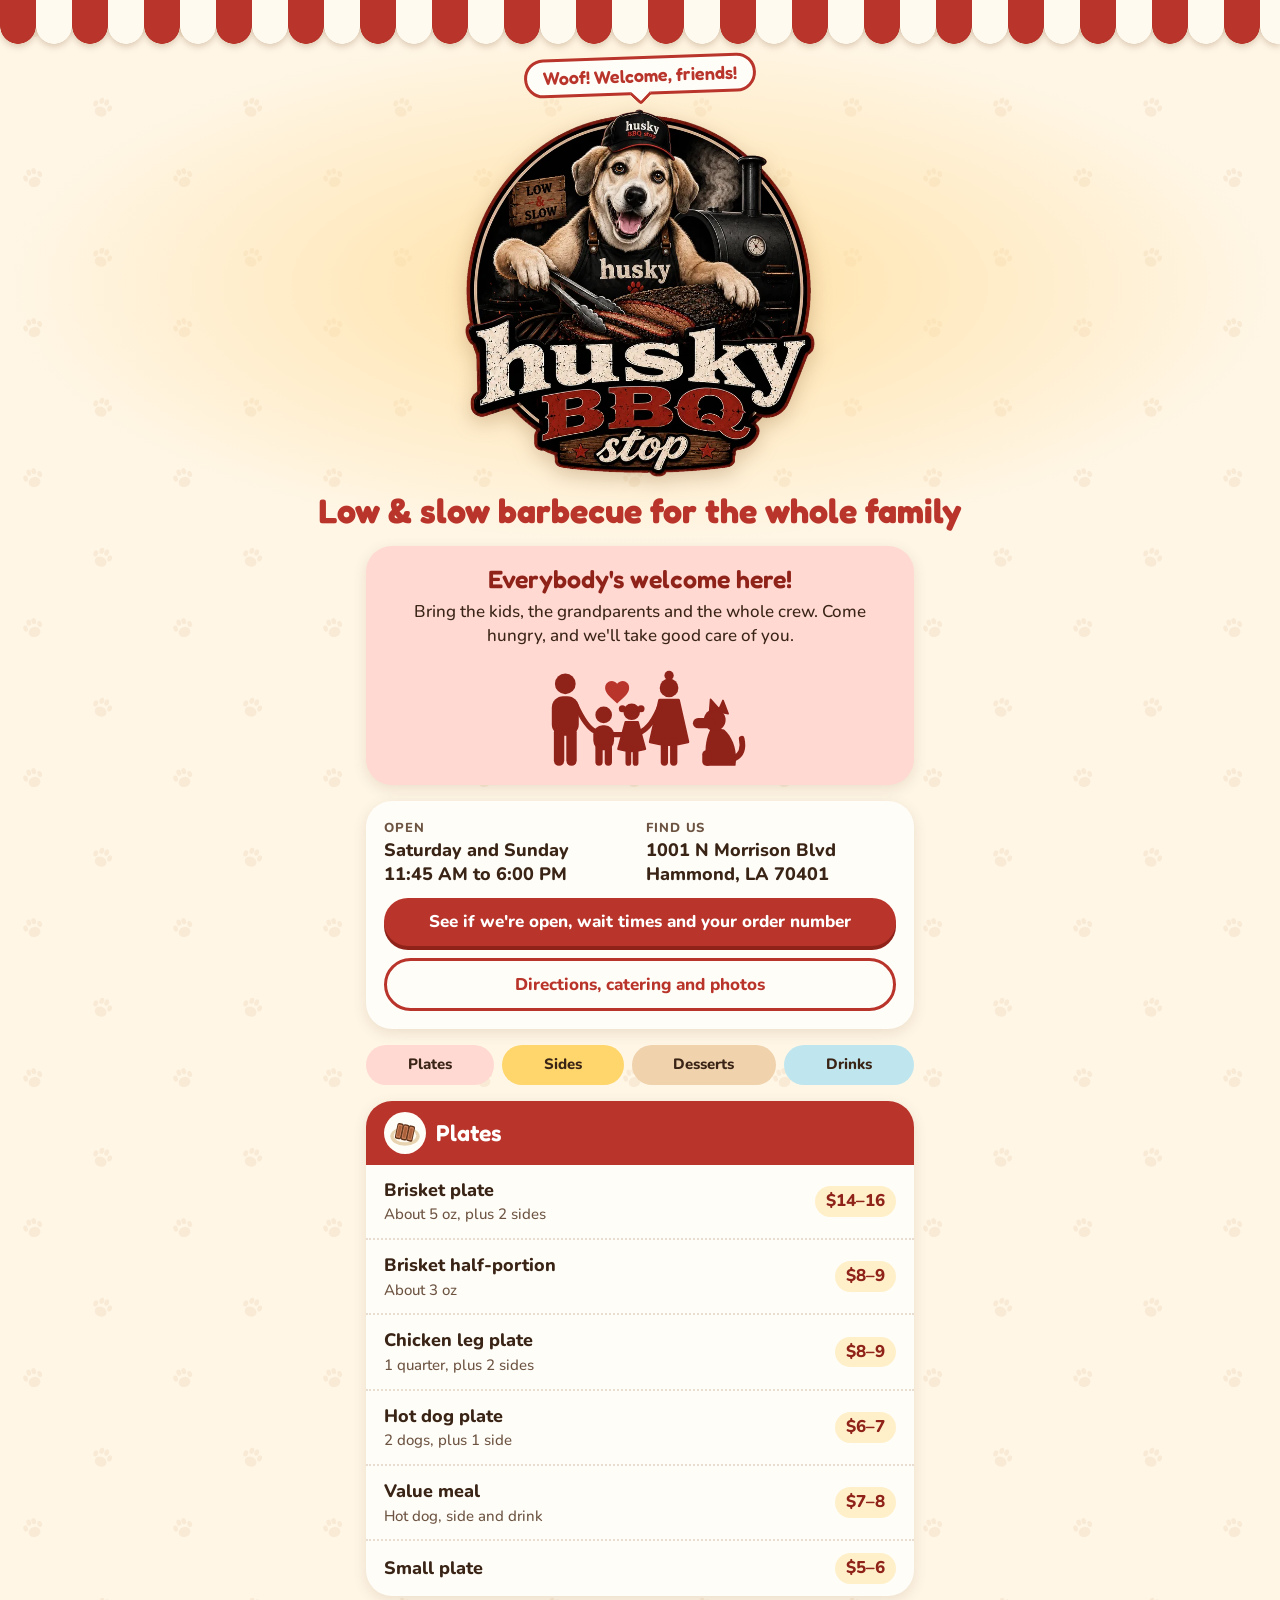
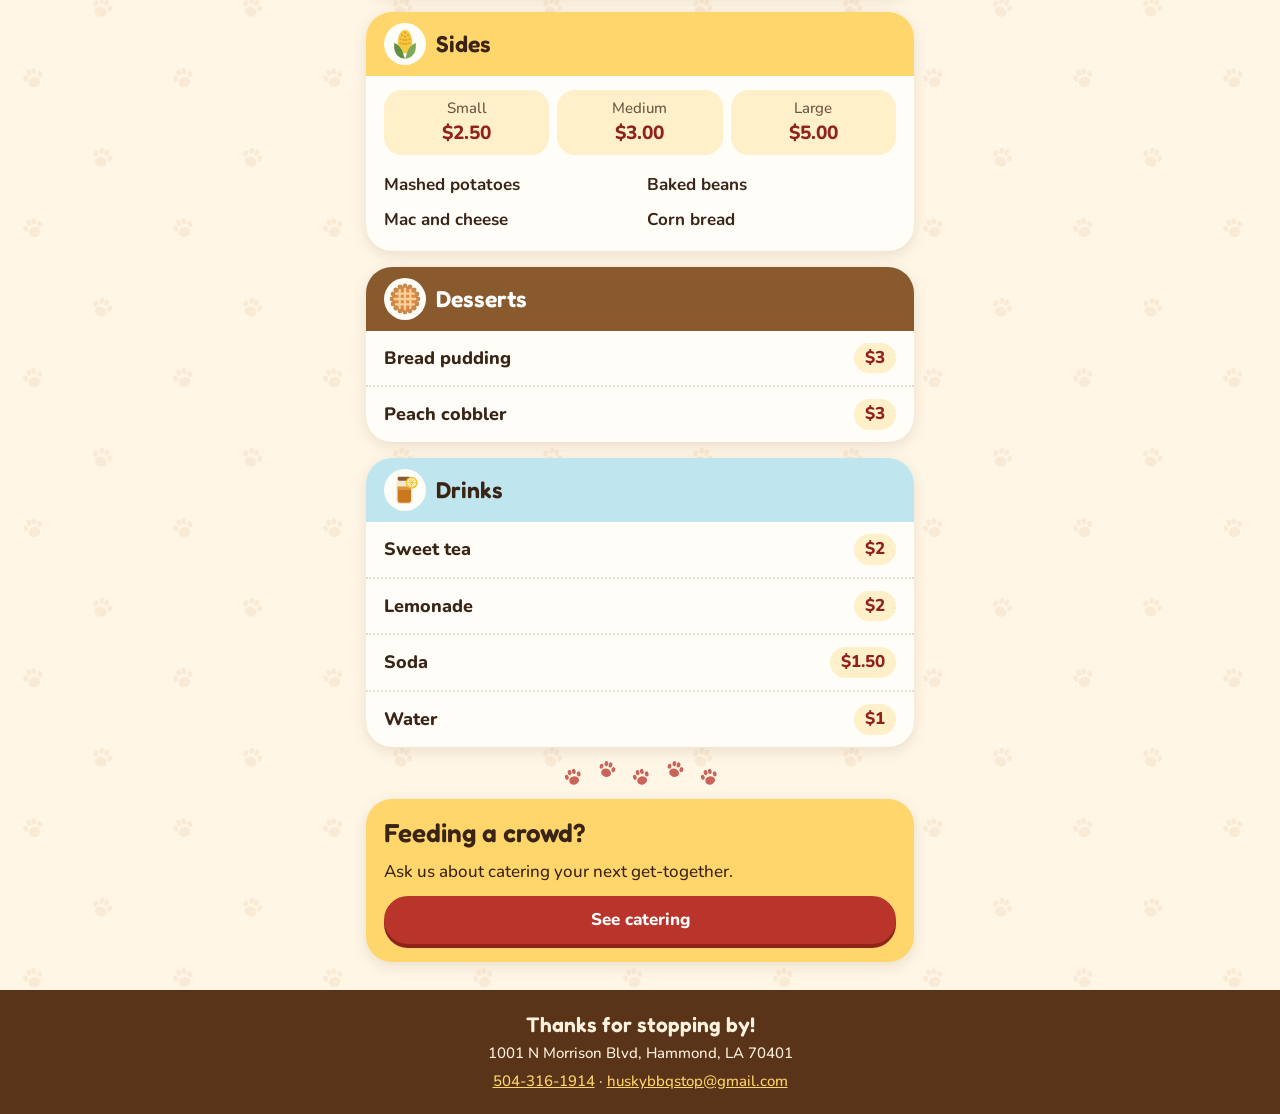
==== commit 95548d51: "Use a pie picture for Desserts" ====
--- a/index.html
+++ b/index.html
@@ -1,86 +1,86 @@
-<!doctype html>
-<html lang="en"><head><meta charset="utf-8">
-<meta name="viewport" content="width=device-width, initial-scale=1, viewport-fit=cover">
-<title>Husky BBQ Stop</title>
-<meta name="claude:viewport-fit-sides" content="cover">
-<meta name="description" content="Husky BBQ Stop menu and prices: low and slow smoked brisket, hot dogs and chicken legs in Hammond, Louisiana.">
-<meta name="theme-color" content="#fbf3e4">
-<meta property="og:title" content="Husky BBQ Stop">
-<meta property="og:description" content="Low and slow barbecue in Hammond, Louisiana. Open Saturday and Sunday.">
-<meta property="og:image" content="https://huskybbqshop.com/share.jpg">
-<link rel="icon" href="icon.png">
-<link rel="apple-touch-icon" href="icon.png">
-<link rel="stylesheet" href="https://fonts.googleapis.com/css2?family=Fredoka:wght@600;700&amp;family=Nunito:wght@500;700;800&amp;display=swap">
-<link rel="stylesheet" href="style.css">
-</head>
-<body>
-<div class="awning" aria-hidden="true"></div>
-<header class="hero">
-<p class="bubble">Woof! Welcome, friends!</p>
-<img class="logo" src="logo.webp" width="680" height="715" alt="Husky BBQ Stop logo: a smiling dog in a cap and apron slicing brisket beside a smoker">
-<h1>Low &amp; slow barbecue for the whole family</h1>
-</header>
-
-<main>
-<section class="card welcome">
-<h2>Everybody's welcome here!</h2>
-<p>Bring the kids, the grandparents and the whole crew. Come hungry, and we'll take good care of you.</p>
-<svg class="fam" viewBox="0 0 212 100" fill="currentColor" aria-hidden="true"><path d="M44 40Q54 62 63 66M78 69h13M106 67Q117 62 125 42" fill="none" stroke="currentColor" stroke-width="5" stroke-linecap="round"/><circle cx="34" cy="20" r="10"/><rect x="21" y="32" width="26" height="38" rx="11"/><rect x="23" y="62" width="10" height="37" rx="5"/><rect x="35" y="62" width="10" height="37" rx="5"/><circle cx="71" cy="50" r="8"/><rect x="61" y="60" width="20" height="24" rx="9"/><rect x="63" y="78" width="7" height="21" rx="3.500"/><rect x="72" y="78" width="7" height="21" rx="3.500"/><circle cx="98" cy="47" r="8"/><circle cx="89" cy="44" r="3.400"/><circle cx="107" cy="44" r="3.400"/><path d="M92 57h12l7 26q-13 4-26 0z" stroke="currentColor" stroke-width="2" stroke-linejoin="round"/><rect x="92" y="80" width="5.500" height="19" rx="2.700"/><rect x="99" y="80" width="5.500" height="19" rx="2.700"/><circle cx="134" cy="24" r="9"/><circle cx="134" cy="12" r="4.500"/><path d="M125 36h18l9 40q-18 5-36 0z" stroke="currentColor" stroke-width="3" stroke-linejoin="round"/><rect x="126" y="72" width="7" height="27" rx="3.500"/><rect x="135" y="72" width="7" height="27" rx="3.500"/><path d="M197 92q10-5 7-19" fill="none" stroke="currentColor" stroke-width="5.500" stroke-linecap="round"/><path d="M170 99c-2-14-1-27 5-37l12 2c9 8 13 21 11 35z"/><rect x="166" y="84" width="9" height="15" rx="4"/><circle cx="178" cy="55" r="10.500"/><rect x="157" y="53" width="22" height="10" rx="5"/><path d="M173 48l1-13 9 10zM181 47l5-11 5 13z" stroke="currentColor" stroke-width="1.500" stroke-linejoin="round"/><path d="M84 20c-5-6-14-1-11 7 2 5 7 8 11 12 4-4 9-7 11-12 3-8-6-13-11-7z" fill="var(--red)"/></svg>
-</section>
-
-<section class="card" aria-label="Hours and location">
-<div class="facts">
-<div><h3>Open</h3><p class="val">Saturday and Sunday<br>11:45 AM to 6:00 PM</p></div>
-<div><h3>Find us</h3><p class="val">1001 N Morrison Blvd<br>Hammond, LA 70401</p></div>
-</div>
-<div class="stack">
-<a class="btn main" href="https://claude.ai/artifact/BXaqdQzdZmfjxdPt5b5Gmy">See if we're open, wait times and your order number</a>
-<a class="btn plain" href="find-us.html">Directions, catering and photos</a>
-</div>
-</section>
-
-<nav class="chips" aria-label="Jump to">
-<a class="chip" href="#plates">Plates</a><a class="chip" href="#sides">Sides</a><a class="chip" href="#desserts">Desserts</a><a class="chip" href="#drinks">Drinks</a>
-</nav>
-
-<section id="plates" class="cat c-red"><div class="ch"><h2><svg class="art" viewBox="0 0 48 48" aria-hidden="true"><ellipse cx="24" cy="29" rx="22" ry="14" fill="#e8d3b0"/><ellipse cx="24" cy="28" rx="17" ry="10" fill="#fffaf0"/><g transform="rotate(12 24 23)"><rect x="10.5" y="11" width="9.500" height="24" rx="2.800" fill="#5e3219"/><rect x="11.9" y="13" width="6.700" height="20" rx="1.800" fill="#c9805a"/><rect x="13.3" y="15" width="3.900" height="16" rx="1.200" fill="#a9603a"/><rect x="19.2" y="11" width="9.500" height="24" rx="2.800" fill="#5e3219"/><rect x="20.599999999999998" y="13" width="6.700" height="20" rx="1.800" fill="#c9805a"/><rect x="22.0" y="15" width="3.900" height="16" rx="1.200" fill="#a9603a"/><rect x="27.9" y="11" width="9.500" height="24" rx="2.800" fill="#5e3219"/><rect x="29.299999999999997" y="13" width="6.700" height="20" rx="1.800" fill="#c9805a"/><rect x="30.7" y="15" width="3.900" height="16" rx="1.200" fill="#a9603a"/></g></svg> Plates</h2></div>
-<div class="m"><div><b>Brisket plate</b><small>About 5 oz, plus 2 sides</small></div><span class="p">$14–16</span></div>
-<div class="m"><div><b>Brisket half-portion</b><small>About 3 oz</small></div><span class="p">$8–9</span></div>
-<div class="m"><div><b>Chicken leg plate</b><small>1 quarter, plus 2 sides</small></div><span class="p">$8–9</span></div>
-<div class="m"><div><b>Hot dog plate</b><small>2 dogs, plus 1 side</small></div><span class="p">$6–7</span></div>
-<div class="m"><div><b>Value meal</b><small>Hot dog, side and drink</small></div><span class="p">$7–8</span></div>
-<div class="m"><div><b>Small plate</b></div><span class="p">$5–6</span></div>
-</section>
-
-<section id="sides" class="cat c-butter"><div class="ch"><h2><svg class="art" viewBox="0 0 48 48" aria-hidden="true"><path d="M24 3c8 0 11 11 11 21 0 8-4 14-11 14s-11-6-11-14C13 14 16 3 24 3z" fill="#f6c945"/><circle cx="24" cy="7" r="1.700" fill="#e0a526"/><circle cx="19.5" cy="11" r="1.700" fill="#e0a526"/><circle cx="28.5" cy="11" r="1.700" fill="#e0a526"/><circle cx="24" cy="13" r="1.700" fill="#e0a526"/><circle cx="17.5" cy="17" r="1.700" fill="#e0a526"/><circle cx="22" cy="18" r="1.700" fill="#e0a526"/><circle cx="26" cy="18" r="1.700" fill="#e0a526"/><circle cx="30.5" cy="17" r="1.700" fill="#e0a526"/><circle cx="17.5" cy="23" r="1.700" fill="#e0a526"/><circle cx="22" cy="24" r="1.700" fill="#e0a526"/><circle cx="26" cy="24" r="1.700" fill="#e0a526"/><circle cx="30.5" cy="23" r="1.700" fill="#e0a526"/><path d="M24 46C13 45 6 37 8 22c6 3 11 8 13 15 1 4 2 7 3 9z" fill="#5f8f45"/><path d="M24 46c11-1 18-9 16-24-6 3-11 8-13 15-1 4-2 7-3 9z" fill="#7aa95a"/></svg> Sides</h2></div>
-<div class="sizes"><div>Small<b>$2.50</b></div><div>Medium<b>$3.00</b></div><div>Large<b>$5.00</b></div></div>
-<ul class="sidelist"><li>Mashed potatoes</li><li>Baked beans</li><li>Mac and cheese</li><li>Corn bread</li></ul>
-</section>
-
-<section id="desserts" class="cat c-caramel"><div class="ch"><h2><svg class="art" viewBox="0 0 48 48" aria-hidden="true"><path d="M25 11c3-7 10-9 16-6-2 7-9 10-16 6z" fill="#5f8f45"/><path d="M24 11C12 7 4 16 4 26c0 11 9 19 20 19s20-8 20-19c0-10-8-19-20-15z" fill="#f4a56f"/><path d="M24 11c10-3 20 5 20 15 0 11-9 19-20 19 8-5 12-12 11-20-1-6-5-11-11-14z" fill="#e98b56"/><path d="M24 11c-4 4-5 9-4 15" fill="none" stroke="#cf6f3c" stroke-width="1.800" stroke-linecap="round"/></svg> Desserts</h2></div>
-<div class="m"><div><b>Bread pudding</b></div><span class="p">$3</span></div>
-<div class="m"><div><b>Peach cobbler</b></div><span class="p">$3</span></div>
-</section>
-
-<section id="drinks" class="cat c-sky"><div class="ch"><h2><svg class="art" viewBox="0 0 48 48" aria-hidden="true"><rect x="11" y="9" width="24" height="36" rx="6" fill="#f3e7d0"/><path d="M13 19h20v20a4 4 0 0 1-4 4H17a4 4 0 0 1-4-4z" fill="#c9781f"/><path d="M13 19h20v5H13z" fill="#dd9233"/><rect x="13" y="4" width="20" height="6" rx="2" fill="#8a5a2f"/><circle cx="34" cy="13" r="9" fill="#f2c230"/><circle cx="34" cy="13" r="6.800" fill="#fff4c2"/><path d="M34 6.500v13M27.500 13h13M29.400 8.400l9.200 9.200M38.600 8.400l-9.200 9.200" stroke="#f2c230" stroke-width="1.200"/></svg> Drinks</h2></div>
-<div class="m"><div><b>Sweet tea</b></div><span class="p">$2</span></div>
-<div class="m"><div><b>Lemonade</b></div><span class="p">$2</span></div>
-<div class="m"><div><b>Soda</b></div><span class="p">$1.50</span></div>
-<div class="m"><div><b>Water</b></div><span class="p">$1</span></div>
-</section>
-
-<div class="trail" aria-hidden="true"><i></i><i></i><i></i><i></i><i></i></div>
-
-<section class="card invite">
-<h2>Feeding a crowd?</h2>
-<p>Ask us about catering your next get-together.</p>
-<a class="btn" href="find-us.html#catering">See catering</a>
-</section>
-</main>
-
-<footer class="foot"><div class="foot-in">
-<strong>Thanks for stopping by!</strong>
-<p>1001 N Morrison Blvd, Hammond, LA 70401</p>
-<p><a href="tel:+15043161914">504-316-1914</a> · <a href="mailto:huskybbqstop@gmail.com">huskybbqstop@gmail.com</a></p>
-</div></footer>
-</body></html>
+<!doctype html>
+<html lang="en"><head><meta charset="utf-8">
+<meta name="viewport" content="width=device-width, initial-scale=1, viewport-fit=cover">
+<title>Husky BBQ Stop</title>
+<meta name="claude:viewport-fit-sides" content="cover">
+<meta name="description" content="Husky BBQ Stop menu and prices: low and slow smoked brisket, hot dogs and chicken legs in Hammond, Louisiana.">
+<meta name="theme-color" content="#fbf3e4">
+<meta property="og:title" content="Husky BBQ Stop">
+<meta property="og:description" content="Low and slow barbecue in Hammond, Louisiana. Open Saturday and Sunday.">
+<meta property="og:image" content="https://huskybbqshop.com/share.jpg">
+<link rel="icon" href="icon.png">
+<link rel="apple-touch-icon" href="icon.png">
+<link rel="stylesheet" href="https://fonts.googleapis.com/css2?family=Fredoka:wght@600;700&amp;family=Nunito:wght@500;700;800&amp;display=swap">
+<link rel="stylesheet" href="style.css">
+</head>
+<body>
+<div class="awning" aria-hidden="true"></div>
+<header class="hero">
+<p class="bubble">Woof! Welcome, friends!</p>
+<img class="logo" src="logo.webp" width="680" height="715" alt="Husky BBQ Stop logo: a smiling dog in a cap and apron slicing brisket beside a smoker">
+<h1>Low &amp; slow barbecue for the whole family</h1>
+</header>
+
+<main>
+<section class="card welcome">
+<h2>Everybody's welcome here!</h2>
+<p>Bring the kids, the grandparents and the whole crew. Come hungry, and we'll take good care of you.</p>
+<svg class="fam" viewBox="0 0 212 100" fill="currentColor" aria-hidden="true"><path d="M44 40Q54 62 63 66M78 69h13M106 67Q117 62 125 42" fill="none" stroke="currentColor" stroke-width="5" stroke-linecap="round"/><circle cx="34" cy="20" r="10"/><rect x="21" y="32" width="26" height="38" rx="11"/><rect x="23" y="62" width="10" height="37" rx="5"/><rect x="35" y="62" width="10" height="37" rx="5"/><circle cx="71" cy="50" r="8"/><rect x="61" y="60" width="20" height="24" rx="9"/><rect x="63" y="78" width="7" height="21" rx="3.500"/><rect x="72" y="78" width="7" height="21" rx="3.500"/><circle cx="98" cy="47" r="8"/><circle cx="89" cy="44" r="3.400"/><circle cx="107" cy="44" r="3.400"/><path d="M92 57h12l7 26q-13 4-26 0z" stroke="currentColor" stroke-width="2" stroke-linejoin="round"/><rect x="92" y="80" width="5.500" height="19" rx="2.700"/><rect x="99" y="80" width="5.500" height="19" rx="2.700"/><circle cx="134" cy="24" r="9"/><circle cx="134" cy="12" r="4.500"/><path d="M125 36h18l9 40q-18 5-36 0z" stroke="currentColor" stroke-width="3" stroke-linejoin="round"/><rect x="126" y="72" width="7" height="27" rx="3.500"/><rect x="135" y="72" width="7" height="27" rx="3.500"/><path d="M197 92q10-5 7-19" fill="none" stroke="currentColor" stroke-width="5.500" stroke-linecap="round"/><path d="M170 99c-2-14-1-27 5-37l12 2c9 8 13 21 11 35z"/><rect x="166" y="84" width="9" height="15" rx="4"/><circle cx="178" cy="55" r="10.500"/><rect x="157" y="53" width="22" height="10" rx="5"/><path d="M173 48l1-13 9 10zM181 47l5-11 5 13z" stroke="currentColor" stroke-width="1.500" stroke-linejoin="round"/><path d="M84 20c-5-6-14-1-11 7 2 5 7 8 11 12 4-4 9-7 11-12 3-8-6-13-11-7z" fill="var(--red)"/></svg>
+</section>
+
+<section class="card" aria-label="Hours and location">
+<div class="facts">
+<div><h3>Open</h3><p class="val">Saturday and Sunday<br>11:45 AM to 6:00 PM</p></div>
+<div><h3>Find us</h3><p class="val">1001 N Morrison Blvd<br>Hammond, LA 70401</p></div>
+</div>
+<div class="stack">
+<a class="btn main" href="https://claude.ai/artifact/BXaqdQzdZmfjxdPt5b5Gmy">See if we're open, wait times and your order number</a>
+<a class="btn plain" href="find-us.html">Directions, catering and photos</a>
+</div>
+</section>
+
+<nav class="chips" aria-label="Jump to">
+<a class="chip" href="#plates">Plates</a><a class="chip" href="#sides">Sides</a><a class="chip" href="#desserts">Desserts</a><a class="chip" href="#drinks">Drinks</a>
+</nav>
+
+<section id="plates" class="cat c-red"><div class="ch"><h2><svg class="art" viewBox="0 0 48 48" aria-hidden="true"><ellipse cx="24" cy="29" rx="22" ry="14" fill="#e8d3b0"/><ellipse cx="24" cy="28" rx="17" ry="10" fill="#fffaf0"/><g transform="rotate(12 24 23)"><rect x="10.5" y="11" width="9.500" height="24" rx="2.800" fill="#5e3219"/><rect x="11.9" y="13" width="6.700" height="20" rx="1.800" fill="#c9805a"/><rect x="13.3" y="15" width="3.900" height="16" rx="1.200" fill="#a9603a"/><rect x="19.2" y="11" width="9.500" height="24" rx="2.800" fill="#5e3219"/><rect x="20.599999999999998" y="13" width="6.700" height="20" rx="1.800" fill="#c9805a"/><rect x="22.0" y="15" width="3.900" height="16" rx="1.200" fill="#a9603a"/><rect x="27.9" y="11" width="9.500" height="24" rx="2.800" fill="#5e3219"/><rect x="29.299999999999997" y="13" width="6.700" height="20" rx="1.800" fill="#c9805a"/><rect x="30.7" y="15" width="3.900" height="16" rx="1.200" fill="#a9603a"/></g></svg> Plates</h2></div>
+<div class="m"><div><b>Brisket plate</b><small>About 5 oz, plus 2 sides</small></div><span class="p">$14–16</span></div>
+<div class="m"><div><b>Brisket half-portion</b><small>About 3 oz</small></div><span class="p">$8–9</span></div>
+<div class="m"><div><b>Chicken leg plate</b><small>1 quarter, plus 2 sides</small></div><span class="p">$8–9</span></div>
+<div class="m"><div><b>Hot dog plate</b><small>2 dogs, plus 1 side</small></div><span class="p">$6–7</span></div>
+<div class="m"><div><b>Value meal</b><small>Hot dog, side and drink</small></div><span class="p">$7–8</span></div>
+<div class="m"><div><b>Small plate</b></div><span class="p">$5–6</span></div>
+</section>
+
+<section id="sides" class="cat c-butter"><div class="ch"><h2><svg class="art" viewBox="0 0 48 48" aria-hidden="true"><path d="M24 3c8 0 11 11 11 21 0 8-4 14-11 14s-11-6-11-14C13 14 16 3 24 3z" fill="#f6c945"/><circle cx="24" cy="7" r="1.700" fill="#e0a526"/><circle cx="19.5" cy="11" r="1.700" fill="#e0a526"/><circle cx="28.5" cy="11" r="1.700" fill="#e0a526"/><circle cx="24" cy="13" r="1.700" fill="#e0a526"/><circle cx="17.5" cy="17" r="1.700" fill="#e0a526"/><circle cx="22" cy="18" r="1.700" fill="#e0a526"/><circle cx="26" cy="18" r="1.700" fill="#e0a526"/><circle cx="30.5" cy="17" r="1.700" fill="#e0a526"/><circle cx="17.5" cy="23" r="1.700" fill="#e0a526"/><circle cx="22" cy="24" r="1.700" fill="#e0a526"/><circle cx="26" cy="24" r="1.700" fill="#e0a526"/><circle cx="30.5" cy="23" r="1.700" fill="#e0a526"/><path d="M24 46C13 45 6 37 8 22c6 3 11 8 13 15 1 4 2 7 3 9z" fill="#5f8f45"/><path d="M24 46c11-1 18-9 16-24-6 3-11 8-13 15-1 4-2 7-3 9z" fill="#7aa95a"/></svg> Sides</h2></div>
+<div class="sizes"><div>Small<b>$2.50</b></div><div>Medium<b>$3.00</b></div><div>Large<b>$5.00</b></div></div>
+<ul class="sidelist"><li>Mashed potatoes</li><li>Baked beans</li><li>Mac and cheese</li><li>Corn bread</li></ul>
+</section>
+
+<section id="desserts" class="cat c-caramel"><div class="ch"><h2><svg class="art" viewBox="0 0 48 48" aria-hidden="true"><circle cx="43.5" cy="24.0" r="3.600" fill="#c98a4b"/><circle cx="42.0" cy="31.5" r="3.600" fill="#c98a4b"/><circle cx="37.8" cy="37.8" r="3.600" fill="#c98a4b"/><circle cx="31.5" cy="42.0" r="3.600" fill="#c98a4b"/><circle cx="24.0" cy="43.5" r="3.600" fill="#c98a4b"/><circle cx="16.5" cy="42.0" r="3.600" fill="#c98a4b"/><circle cx="10.2" cy="37.8" r="3.600" fill="#c98a4b"/><circle cx="6.0" cy="31.5" r="3.600" fill="#c98a4b"/><circle cx="4.5" cy="24.0" r="3.600" fill="#c98a4b"/><circle cx="6.0" cy="16.5" r="3.600" fill="#c98a4b"/><circle cx="10.2" cy="10.2" r="3.600" fill="#c98a4b"/><circle cx="16.5" cy="6.0" r="3.600" fill="#c98a4b"/><circle cx="24.0" cy="4.5" r="3.600" fill="#c98a4b"/><circle cx="31.5" cy="6.0" r="3.600" fill="#c98a4b"/><circle cx="37.8" cy="10.2" r="3.600" fill="#c98a4b"/><circle cx="42.0" cy="16.5" r="3.600" fill="#c98a4b"/><circle cx="24" cy="24" r="19.500" fill="#c98a4b"/><circle cx="24" cy="24" r="16.500" fill="#e8843f"/><path d="M16 10.500v27M24 8.500v31M32 10.500v27M10.500 16h27M8.500 24h31M10.500 32h27" stroke="#f3d29c" stroke-width="3.400" stroke-linecap="round"/></svg> Desserts</h2></div>
+<div class="m"><div><b>Bread pudding</b></div><span class="p">$3</span></div>
+<div class="m"><div><b>Peach cobbler</b></div><span class="p">$3</span></div>
+</section>
+
+<section id="drinks" class="cat c-sky"><div class="ch"><h2><svg class="art" viewBox="0 0 48 48" aria-hidden="true"><rect x="11" y="9" width="24" height="36" rx="6" fill="#f3e7d0"/><path d="M13 19h20v20a4 4 0 0 1-4 4H17a4 4 0 0 1-4-4z" fill="#c9781f"/><path d="M13 19h20v5H13z" fill="#dd9233"/><rect x="13" y="4" width="20" height="6" rx="2" fill="#8a5a2f"/><circle cx="34" cy="13" r="9" fill="#f2c230"/><circle cx="34" cy="13" r="6.800" fill="#fff4c2"/><path d="M34 6.500v13M27.500 13h13M29.400 8.400l9.200 9.200M38.600 8.400l-9.200 9.200" stroke="#f2c230" stroke-width="1.200"/></svg> Drinks</h2></div>
+<div class="m"><div><b>Sweet tea</b></div><span class="p">$2</span></div>
+<div class="m"><div><b>Lemonade</b></div><span class="p">$2</span></div>
+<div class="m"><div><b>Soda</b></div><span class="p">$1.50</span></div>
+<div class="m"><div><b>Water</b></div><span class="p">$1</span></div>
+</section>
+
+<div class="trail" aria-hidden="true"><i></i><i></i><i></i><i></i><i></i></div>
+
+<section class="card invite">
+<h2>Feeding a crowd?</h2>
+<p>Ask us about catering your next get-together.</p>
+<a class="btn" href="find-us.html#catering">See catering</a>
+</section>
+</main>
+
+<footer class="foot"><div class="foot-in">
+<strong>Thanks for stopping by!</strong>
+<p>1001 N Morrison Blvd, Hammond, LA 70401</p>
+<p><a href="tel:+15043161914">504-316-1914</a> · <a href="mailto:huskybbqstop@gmail.com">huskybbqstop@gmail.com</a></p>
+</div></footer>
+</body></html>
